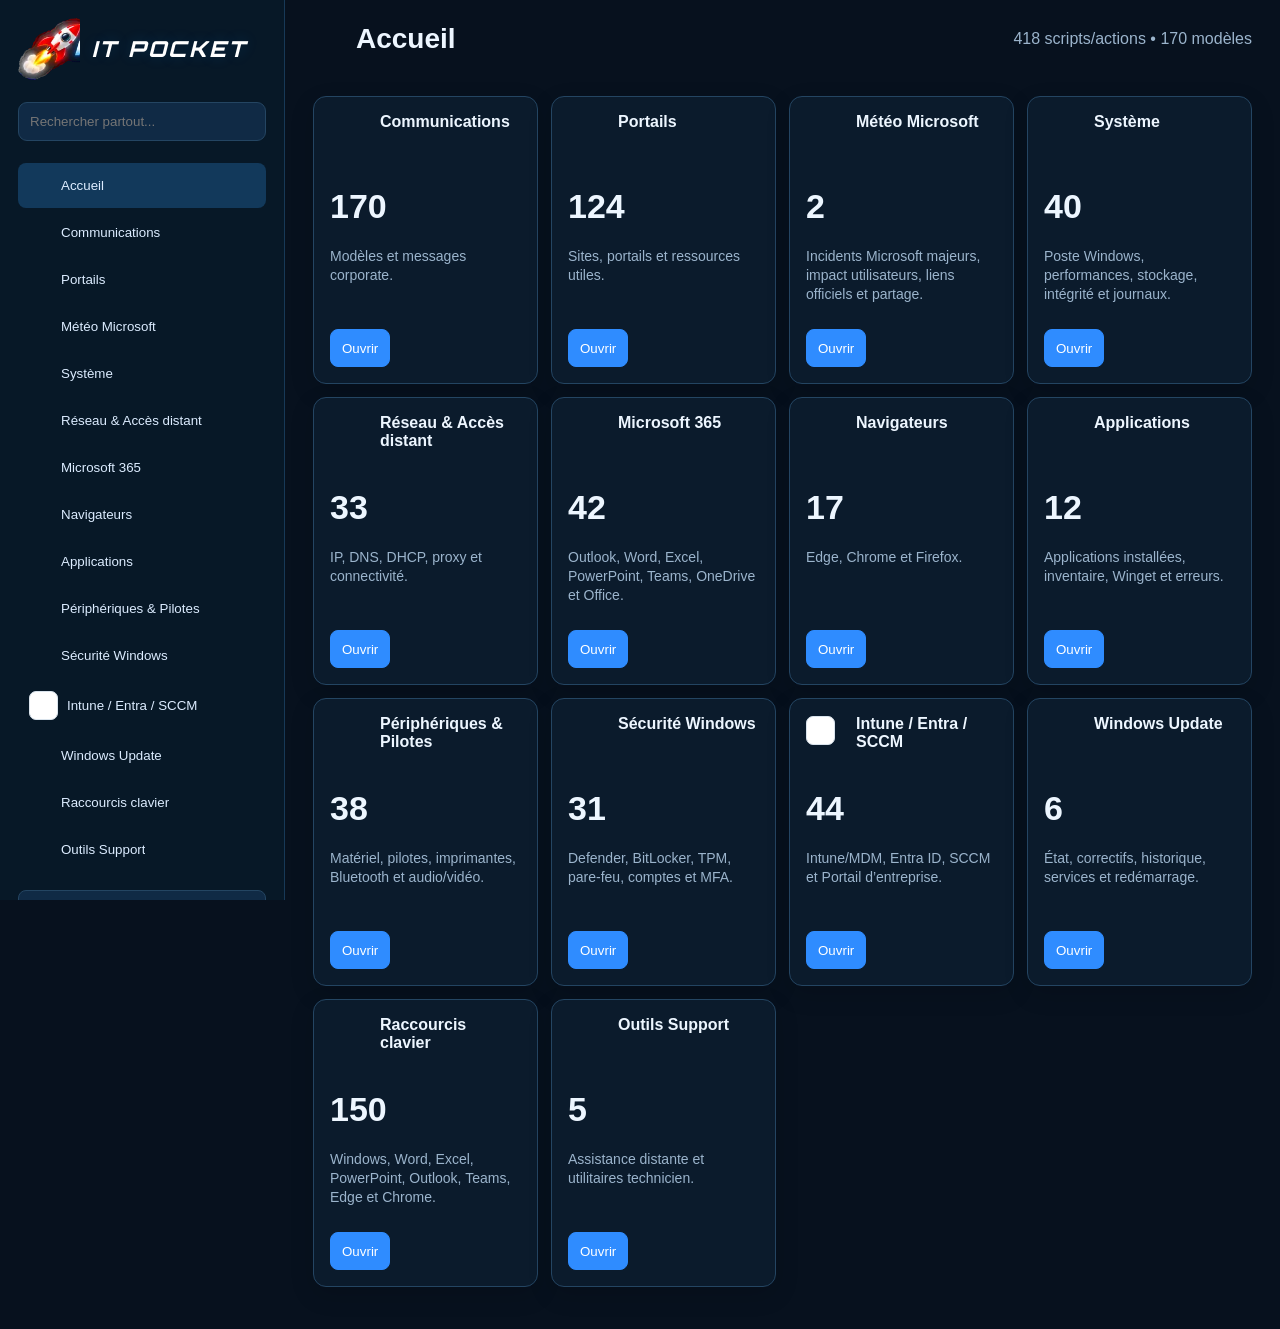
==== index.html @ d593bac3 "chore: bust cache after Communications fix" ====
<!doctype html><html lang="fr"><head><meta charset="utf-8"><meta name="viewport" content="width=device-width,initial-scale=1">
<title>IT Pocket</title><link rel="preconnect" href="https://fonts.googleapis.com"><link rel="preconnect" href="https://fonts.gstatic.com" crossorigin><link href="https://fonts.googleapis.com/css2?family=Orbitron:wght@700;800&display=swap" rel="stylesheet"><link rel="stylesheet" href="style.css?v=20260925-weather-comm-v5-1"><style>.details{margin-top:10px;border:1px solid var(--line);border-radius:9px;overflow:hidden}.details summary{cursor:pointer;padding:9px 10px;background:var(--panel2);font-size:12px;font-weight:600}.details .code{margin:0;border-radius:0;max-height:360px}.scriptfull{max-height:360px}.btn.outlook{background:#0f6cbd;border-color:#0f6cbd;color:white}</style></head>
<body><div id="app">
<aside><div class="brand"><img class="rocketLogo" src="[data-uri]" alt="Fusée IT Pocket"><div class="brandText"><h1>IT POCKET</h1></div></div>
<input id="search" placeholder="Rechercher partout…">
<nav id="nav"></nav><div class="asideBottom"><button id="theme">☀/☾ Thème</button><button id="lang">FR / EN</button></div></aside>
<main><header><div><h2 id="title">Accueil</h2></div><div class="stats" id="stats"></div></header>
<div id="tabs" class="tabs"></div><section id="content"></section></main>
</div><div id="toast"></div><button id="scrollTopBtn" class="scrollTopBtn" onclick="scrollToTopPocket()" aria-label="Remonter en haut">↑</button>
<script src="data.js?v=20260924-0910-i18n-ticket"></script><script src="app.js?v=20260925-comm-fix-v5-2"></script></body></html>
---- style.css ----
:root{--bg:#07111e;--panel:#0d2034;--panel2:#102a45;--text:#edf6ff;--muted:#9bb4cc;--blue:#2f8cff;--red:#e32636;--line:#244562;--card:#0b1b2c}
body.light{--bg:#eef4fa;--panel:#fff;--panel2:#f7fbff;--text:#14283c;--muted:#5c7185;--line:#cbd9e6;--card:#fff}
*{box-sizing:border-box}body{margin:0;font-family:Segoe UI,Arial,sans-serif;background:var(--bg);color:var(--text)}
#app{display:grid;grid-template-columns:285px 1fr;min-height:100vh}aside{background:#071827;border-right:1px solid #173957;padding:18px;position:sticky;top:0;height:100vh;overflow:auto}
.brand b{color:var(--red);letter-spacing:5px}.brand h1{font-size:19px;margin:7px 0 2px;color:white}.brand small{color:#91b5d6}
input,textarea,select{width:100%;background:var(--panel2);border:1px solid var(--line);color: #fff;border-radius:9px;padding:11px}
#search{margin:20px 0}.navbtn{width:100%;text-align:left;border:0;background:transparent;color:#dcecff;padding:11px;border-radius:8px;margin:2px 0;cursor:pointer}.navbtn:hover,.navbtn.active{background:#12395b}
.asideBottom{display:grid;gap:7px;margin-top:18px}button{cursor:pointer}.asideBottom button,.btn{border:1px solid var(--line);background:var(--panel2);color:var(--text);border-radius:8px;padding:9px 11px}
.btn.primary{background:var(--blue);border-color:var(--blue);color:white}.btn.red{background:var(--red);border-color:var(--red);color:white}
main{padding:22px 28px;min-width:0}header{display:flex;justify-content:space-between;gap:15px;align-items:center}header h2{margin:0;font-size:28px}header p{color:var(--muted);margin:5px 0}
.stats{color:var(--muted);text-align:right}.tabs{display:flex;gap:7px;overflow:auto;margin:18px 0;padding-bottom:5px}.tab{white-space:nowrap;border:1px solid var(--line);background:var(--panel);color:var(--text);padding:8px 11px;border-radius:9px}.tab.active{border-color:var(--blue)}
.toolbar{display:flex;gap:8px;flex-wrap:wrap;margin-bottom:15px}.toolbar select{width:auto}.grid{display:grid;grid-template-columns:repeat(auto-fill,minmax(310px,1fr));gap:13px}
.card{background:var(--card);border:1px solid var(--line);border-radius:13px;padding:15px;box-shadow:0 8px 24px #0002}.card h3{font-size:16px;margin:0 0 7px}.meta{font-size:12px;color:var(--muted);margin-bottom:9px}.desc{color:var(--muted);font-size:14px;min-height:38px}.code{white-space:pre-wrap;word-break:break-word;background:#050d16;color:#d7ecff;padding:10px;border-radius:8px;font:12px Consolas,monospace;max-height:180px;overflow:auto}.actions{display:flex;gap:7px;flex-wrap:wrap;margin-top:11px}
.badge{display:inline-block;padding:3px 7px;border-radius:20px;background:#153b5c;color:#bfe0ff;font-size:11px;margin-right:4px}.warn{background:#5a3c10;color:#ffd999}
.editor{display:grid;grid-template-columns:1fr 1fr;gap:10px}.editor .full{grid-column:1/-1}.editor textarea{min-height:260px}
.empty{padding:35px;border:1px dashed var(--line);border-radius:12px;color:var(--muted);text-align:center}#toast{position:fixed;right:18px;bottom:18px;background:#142d43;color:white;padding:12px 16px;border-radius:9px;opacity:0;transition:.2s;pointer-events:none}#toast.show{opacity:1}
@media(max-width:800px){#app{grid-template-columns:1fr}aside{position:relative;height:auto}.brand h1{font-size:17px}nav{display:flex;overflow:auto;gap:5px}.navbtn{min-width:max-content}main{padding:16px}header{align-items:flex-start}.stats{font-size:12px}.grid{grid-template-columns:1fr}.editor{grid-template-columns:1fr}.editor .full{grid-column:auto}}


/* IT Pocket compact cards */
.compact-card{display:flex;flex-direction:column;min-height:205px}
.compact-card .desc{min-height:auto;margin:3px 0 12px;line-height:1.45}
.card-badges{min-height:24px;margin-top:auto}
.compact-actions{align-items:flex-start;margin-top:12px}
.more{display:inline-block;position:relative}
.more>summary{list-style:none;user-select:none}
.more>summary::-webkit-details-marker{display:none}
.more[open]>summary{border-color:var(--blue);box-shadow:0 0 0 1px var(--blue) inset}
.morebox{margin-top:9px;padding:11px;border:1px solid var(--line);border-radius:10px;background:var(--panel2);min-width:min(560px,70vw)}
.more-label{font-size:11px;text-transform:uppercase;letter-spacing:.06em;color:var(--muted);margin:3px 0 7px;font-weight:700}
.more-text{font-size:13px;line-height:1.5;color:var(--text);margin-bottom:10px}
.morebox .code{margin:0;max-height:300px}
.meta-inline{font-size:12px;color:var(--muted);align-self:center}
.slimbar{align-items:center;margin-bottom:12px}
@media(max-width:800px){.compact-card{min-height:auto}.morebox{min-width:0;width:calc(100vw - 70px)}}

.tutorial-steps{margin:0 0 14px;padding-left:22px;color:var(--text);font-size:13px;line-height:1.55}
.tutorial-steps li{margin:5px 0;padding-left:2px}

/* FIX layout Voir plus : aucun chevauchement entre cartes */
.compact-card{min-width:0;overflow:hidden}
.compact-actions{
  display:grid;
  grid-template-columns:max-content max-content;
  gap:8px;
  align-items:start;
  width:100%;
}
.compact-actions>.btn{grid-column:1}
.more{
  display:block;
  grid-column:2;
  min-width:0;
  max-width:100%;
  position:static;
}
.more[open]{
  grid-column:1 / -1;
  width:100%;
  max-width:100%;
}
.more>summary{
  width:max-content;
  max-width:100%;
}
.morebox{
  width:100%;
  min-width:0;
  max-width:100%;
  margin-top:9px;
  overflow:hidden;
}
.morebox .code,
.scriptfull{
  width:100%;
  max-width:100%;
  min-width:0;
  white-space:pre-wrap;
  overflow-wrap:anywhere;
  word-break:break-word;
  overflow:auto;
}
.tutorial-steps{
  width:100%;
  max-width:100%;
  overflow-wrap:anywhere;
}
@media(max-width:800px){
  .compact-actions{grid-template-columns:max-content max-content}
  .morebox{width:100%;min-width:0;max-width:100%}
}

/* Inline detail: stays inside its own card */
.inline-detail{
  display:none;
  width:100%;
  min-width:0;
  max-width:100%;
  margin-top:12px;
  padding-top:12px;
  border-top:1px solid var(--line);
  overflow:hidden;
}
.inline-detail.open{display:block}
.inline-detail .code{
  width:100%;
  max-width:100%;
  min-width:0;
  white-space:pre-wrap;
  overflow-wrap:anywhere;
  word-break:break-word;
  overflow:auto;
}
.compact-actions{
  display:flex;
  flex-wrap:wrap;
  gap:8px;
  width:100%;
}
.compact-card{
  min-width:0;
  overflow:hidden;
  align-self:start;
}


/* Mobile pocket-tool additions */
.home-summary{
  display:grid;
  grid-template-columns:repeat(auto-fit,minmax(220px,1fr));
  gap:13px;
  margin-bottom:20px;
}
.home-kpi{min-height:190px}
.big-number{
  font-size:34px;
  font-weight:800;
  line-height:1;
  margin:8px 0 10px;
  color:var(--text);
}
.section-title{
  margin:20px 0 10px;
  font-size:14px;
  font-weight:700;
  color:var(--text);
}
.category-cloud{
  display:flex;
  flex-wrap:wrap;
  gap:8px;
  margin-bottom:18px;
}
.category-chip span{
  display:inline-block;
  margin-left:5px;
  padding:1px 6px;
  border-radius:10px;
  background:var(--panel);
  color:var(--muted);
  font-size:11px;
}
.category-scroll{
  display:flex;
  gap:7px;
  overflow-x:auto;
  padding:0 0 10px;
  margin-bottom:4px;
  -webkit-overflow-scrolling:touch;
}
.category-scroll .btn{flex:0 0 auto;white-space:nowrap}
@media(max-width:800px){
  .home-summary{grid-template-columns:1fr 1fr}
  .home-kpi{min-height:160px}
  .big-number{font-size:28px}
}



/* Simple thematic filters */
.type-filter{
  display:flex;
  gap:7px;
  overflow-x:auto;
  padding:0 0 10px;
  margin-bottom:4px;
  -webkit-overflow-scrolling:touch;
}
.type-filter .btn{flex:0 0 auto;white-space:nowrap}
.type-diagnostic{background:#153b5c;color:#bfe0ff}
.type-information{background:var(--panel2);color:var(--muted)}
.type-action{background:#4b2f12;color:#ffd999}
.compact-card>.badge{align-self:flex-start;margin-bottom:8px}

/* Minimal IT Pocket shell */
.brand{padding-bottom:2px}
.brand h1{margin:7px 0 0;letter-spacing:.04em}
header{margin-bottom:4px}
@media(max-width:800px){
  .brand{display:flex;align-items:center;gap:10px}
  .brand h1{margin:0;font-size:18px}
  #search{margin:14px 0}
}

@media(max-width:800px){
  }


/* IT Pocket branding */
.brand{
  display:flex;
  align-items:center;
  gap:12px;
}
.rocketLogo{
  width:62px;
  height:62px;
  object-fit:contain;
  border:0;
  border-radius:0;
  background:transparent;
  padding:0;
  box-shadow:none;
  flex:0 0 auto;
}
.brandText{min-width:0}
.brand h1{
  margin:0;
  font-family:"Orbitron","Segoe UI Variable Display","Aptos Display","Segoe UI",sans-serif;
  font-size:22px;
  font-weight:800;
  letter-spacing:.11em;
  line-height:1;
  text-transform:uppercase;
  font-style:italic;
  color:var(--text);
  text-shadow:0 0 14px rgba(26,137,255,.18);
}
@media(max-width:800px){
  .brand{gap:9px}
  .rocketLogo{width:48px;height:48px}
  .brand h1{font-size:18px;letter-spacing:.09em}
}

.scrollTopBtn{
  position:fixed;
  right:18px;
  bottom:22px;
  width:48px;
  height:48px;
  border:0;
  border-radius:50%;
  background:var(--accent,#2f8cff);
  color:#fff;
  font-size:26px;
  font-weight:800;
  line-height:1;
  display:flex;
  align-items:center;
  justify-content:center;
  box-shadow:0 8px 24px rgba(0,0,0,.28);
  opacity:0;
  visibility:hidden;
  transform:translateY(10px);
  transition:.18s ease;
  z-index:9999;
  cursor:pointer;
}
.scrollTopBtn.show{
  opacity:1;
  visibility:visible;
  transform:translateY(0);
}
.all-menu-home .home-kpi{
  min-height:205px;
}
@media(max-width:800px){
  .scrollTopBtn{right:14px;bottom:18px;width:46px;height:46px;font-size:24px}
  .all-menu-home{grid-template-columns:1fr 1fr}
  .all-menu-home .home-kpi{min-height:190px}
}

body.light .brand h1,
body:not(.light) .brand h1{
  color:#fff !important;
}

/* Compact template navigation */
.template-preview-collapsed{
  display:none;
  margin-top:12px;
}
.template-preview-collapsed.open{
  display:block;
}
.template-actions{
  margin-top:12px;
}
.template-card{
  min-width:0;
  align-self:start;
}
@media(max-width:800px){
  .template-actions{
    display:flex;
    flex-wrap:wrap;
    gap:8px;
  }
}

/* Template card content - theme aware */
.template-preview{
  border:1px solid #1f3a57;
  border-radius:12px;
  padding:14px;
  background:#071a2d;
  color:#f4f8ff;
  line-height:1.5;
  word-break:break-word;
  overflow-wrap:anywhere;
  box-shadow:inset 0 0 0 1px rgba(255,255,255,.015);
}
.template-preview .tpl-line{margin:0 0 8px}
.template-preview .tpl-title{font-weight:700;color:#fff}
.template-preview .tpl-space{height:8px}
.template-subject{
  margin-top:10px;
  padding:9px 11px;
  border:1px solid #1f3a57;
  border-radius:10px;
  background:#0b2238;
  color:#dcecff;
  font-size:12px;
}
.template-subject span{
  display:inline-block;
  margin-right:7px;
  font-weight:700;
  color:#8fc5ff;
}
body.light .template-preview{
  background:#f7f9fc;
  color:#162234;
  border-color:#d7e0ea;
  box-shadow:none;
}
body.light .template-preview .tpl-title{color:#0f1d2d}
body.light .template-subject{
  background:#eef3f8;
  color:#172435;
  border-color:#d7e0ea;
}
body.light .template-subject span{color:#276fb7}

/* Template readability v2 */
.template-card h3{
  display:flex;
  align-items:flex-start;
  gap:6px;
  line-height:1.3;
}
.template-emoji{
  flex:0 0 auto;
  font-size:16px;
}
.template-preview{
  font-size:14px;
  line-height:1.62;
}
.tpl-line{
  margin:0 0 9px;
}
.tpl-greeting{
  font-weight:700;
  margin-bottom:12px;
}
.tpl-closing{
  margin-top:12px;
  font-weight:600;
}
.tpl-object{
  font-weight:700;
  padding-bottom:9px;
  margin-bottom:11px;
  border-bottom:1px solid rgba(143,197,255,.18);
}
.tpl-step{
  position:relative;
  padding:7px 9px 7px 34px;
  margin:5px 0;
  border-radius:8px;
  background:rgba(47,140,255,.07);
}
.tpl-step:before{
  content:"";
  position:absolute;
  left:14px;
  top:50%;
  width:7px;
  height:7px;
  border-radius:50%;
  transform:translateY(-50%);
  background:#4d9cff;
}
.tpl-bullet{
  position:relative;
  padding-left:18px;
  margin:5px 0;
}
.tpl-bullet:before{
  content:"•";
  position:absolute;
  left:3px;
  top:0;
  font-weight:800;
  color:#77b8ff;
}
.tpl-callout{
  display:flex;
  gap:9px;
  align-items:flex-start;
  margin:10px 0;
  padding:10px 11px;
  border:1px solid rgba(255,188,71,.23);
  border-radius:9px;
  background:rgba(255,174,51,.08);
}
.tpl-callout-icon{
  flex:0 0 auto;
  line-height:1.4;
}
.tpl-link{
  color:#72b7ff;
  text-decoration:none;
  overflow-wrap:anywhere;
}
.tpl-link:hover{text-decoration:underline}
.tpl-media{
  margin:12px 0;
}
.tpl-image-link{
  display:block;
}
.tpl-image{
  display:block;
  width:100%;
  max-width:520px;
  max-height:320px;
  object-fit:contain;
  border-radius:10px;
  border:1px solid #274966;
  background:#06111d;
}
body.light .tpl-object{
  border-bottom-color:#d7e0ea;
}
body.light .tpl-step{
  background:#edf5ff;
}
body.light .tpl-step:before{
  background:#337fce;
}
body.light .tpl-bullet:before,
body.light .tpl-link{
  color:#246fb7;
}
body.light .tpl-callout{
  background:#fff7e8;
  border-color:#efcf91;
}
body.light .tpl-image{
  border-color:#d7e0ea;
  background:#fff;
}
@media(max-width:800px){
  .template-preview{
    font-size:14px;
    line-height:1.58;
  }
  .tpl-step{
    padding-left:31px;
  }
}

/* Ticket reference */
.ticket-ref-label{
  display:flex;
  align-items:center;
  gap:8px;
  padding:7px 10px;
  border:1px solid var(--line);
  background:var(--panel2);
  border-radius:8px;
  color:var(--text);
  font-size:12px;
  font-weight:700;
}
.ticket-ref-input{
  width:145px;
  min-width:110px;
  padding:6px 8px;
  margin:0;
  border-radius:6px;
  font-size:13px;
}
@media(max-width:800px){
  .ticket-ref-label{width:100%;justify-content:space-between}
  .ticket-ref-input{width:min(55vw,190px)}
}


/* === IT Pocket iconography v1 === */
.navbtn{
  display:flex;
  align-items:center;
  gap:10px;
}
.itp-tech-title{
  display:inline-flex;
  align-items:center;
  gap:9px;
  min-width:0;
}
.itp-nav-title{width:100%}
.itp-nav-title>span:last-child{overflow:hidden;text-overflow:ellipsis;white-space:nowrap}
.itp-glyph{
  font-family:"Segoe Fluent Icons","Segoe MDL2 Assets","Segoe UI Symbol",sans-serif;
  display:inline-flex;
  align-items:center;
  justify-content:center;
  width:24px;
  height:24px;
  flex:0 0 24px;
  font-size:19px;
  line-height:1;
  color:#8fc5ff;
  font-style:normal;
  font-weight:400;
}
.itp-icon-home{
  width:38px;
  height:38px;
  flex-basis:38px;
  font-size:29px;
}
.itp-icon-header{
  width:34px;
  height:34px;
  flex-basis:34px;
  font-size:25px;
}
.itp-icon-card{
  width:26px;
  height:26px;
  flex-basis:26px;
  font-size:20px;
}
.itp-brand-wrap{
  width:28px;
  height:28px;
  flex:0 0 28px;
  display:inline-flex;
  align-items:center;
  justify-content:center;
  border-radius:7px;
  padding:4px;
  background:#f8fbff;
  border:1px solid rgba(255,255,255,.16);
  box-shadow:0 2px 8px rgba(0,0,0,.16);
  vertical-align:middle;
}
.itp-brand-logo{
  display:block;
  width:20px;
  height:20px;
  object-fit:contain;
}
.itp-brand-fallback{
  display:none;
  align-items:center;
  justify-content:center;
  width:20px;
  height:20px;
  font-family:"Segoe Fluent Icons","Segoe MDL2 Assets","Segoe UI Symbol",sans-serif;
  color:#245f96;
  font-size:18px;
}
.itp-card-title{
  display:flex;
  align-items:flex-start;
  gap:10px;
  line-height:1.3;
}
.itp-card-title>span:last-child{
  min-width:0;
  overflow-wrap:anywhere;
}
.tech-section-title{
  display:flex;
  align-items:center;
  gap:9px;
  min-height:38px;
  padding:8px 10px;
  border:1px solid var(--line);
  border-radius:10px;
  background:var(--panel);
}
.tech-section-title .tech-count{
  margin-left:auto;
  min-width:25px;
  height:22px;
  padding:0 7px;
  display:inline-flex;
  align-items:center;
  justify-content:center;
  border-radius:999px;
  background:var(--panel2);
  color:var(--muted);
  font-size:11px;
  font-weight:700;
}
.itp-home-card{
  display:flex;
  flex-direction:column;
  align-items:flex-start;
}
.itp-home-heading{
  display:flex;
  align-items:center;
  gap:11px;
  width:100%;
  min-height:42px;
}
.itp-home-heading h3{
  margin:0;
  line-height:1.2;
}
.itp-home-card .big-number{margin-top:13px}
#title{
  display:flex;
  align-items:center;
  gap:10px;
}
#title .itp-brand-wrap{
  width:34px;
  height:34px;
  flex-basis:34px;
}
#title .itp-brand-logo{width:25px;height:25px}
.tab{
  display:inline-flex;
  align-items:center;
  gap:6px;
}
.tab .itp-brand-wrap{
  width:23px;
  height:23px;
  flex-basis:23px;
  padding:3px;
}
.tab .itp-brand-logo{width:17px;height:17px}
.tab .itp-glyph{width:21px;height:21px;flex-basis:21px;font-size:17px}
.tab-close{margin-left:2px}
.portal-tech-filters .itp-tech-filter{
  display:inline-flex;
  align-items:center;
  gap:7px;
}
.portal-tech-filters .itp-brand-wrap{
  width:23px;
  height:23px;
  flex-basis:23px;
  padding:3px;
}
.portal-tech-filters .itp-brand-logo{width:17px;height:17px}
.portal-tech-filters .itp-glyph{width:21px;height:21px;flex-basis:21px;font-size:17px}
.itp-action-card,
.itp-portal-card{
  transition:border-color .15s ease,transform .15s ease,box-shadow .15s ease;
}
.itp-action-card:hover,
.itp-portal-card:hover{
  border-color:#37678f;
  box-shadow:0 10px 28px rgba(0,0,0,.2);
}
body.light .itp-glyph{color:#246fb7}
body.light .itp-brand-wrap{
  background:#fff;
  border-color:#d7e0ea;
  box-shadow:0 2px 7px rgba(16,42,69,.08);
}
body.light .tech-section-title{background:#f7fbff}
body.light .itp-action-card:hover,
body.light .itp-portal-card:hover{border-color:#8eb5d8}
@media(max-width:800px){
  .itp-brand-wrap{width:27px;height:27px;flex-basis:27px}
  .itp-card-title{gap:8px}
  .tech-section-title{position:sticky;top:0;z-index:4}
  #title{font-size:24px}
}
/* === /IT Pocket iconography v1 === */


/* === IT Pocket cross-platform SVG icon fix 2026-09-24 === */
.itp-svg-icon{
  display:inline-flex;
  align-items:center;
  justify-content:center;
  width:24px;
  height:24px;
  flex:0 0 24px;
  color:#2f8cff;
  vertical-align:middle;
}
.itp-svg-icon svg{display:block;width:100%;height:100%;overflow:visible}
.itp-svg-icon.itp-icon-home{width:38px;height:38px;flex-basis:38px}
.itp-svg-icon.itp-icon-header{width:34px;height:34px;flex-basis:34px}
.itp-svg-icon.itp-icon-card{width:26px;height:26px;flex-basis:26px}
.itp-brand-fallback{
  font-family:"Segoe UI",Arial,sans-serif !important;
  font-size:11px !important;
  font-weight:800;
  letter-spacing:-.03em;
  color:#245f96;
  line-height:1;
}
body.light .itp-svg-icon{color:#1f6fb2}
.navbtn .itp-svg-icon{color:#7dbdff}
.navbtn.active .itp-svg-icon{color:#fff}
@media(max-width:800px){
  .itp-svg-icon.itp-icon-home{width:34px;height:34px;flex-basis:34px}
  .itp-svg-icon.itp-icon-header{width:32px;height:32px;flex-basis:32px}
}
/* === /IT Pocket cross-platform SVG icon fix 2026-09-24 === */


/* === IT Pocket accordion navigation v1 === */
/* Compact navigation restored */
.itp-nav-node{display:contents}
.itp-nav-chevron,.itp-subnav-wrap,.itp-tree-intro,.itp-topic-grid{display:none!important}
.itp-theme-head{
 display:flex;align-items:center;gap:8px;margin:4px 0 12px;
 color:var(--text)
}
.itp-theme-head strong{font-size:15px}
.itp-theme-head span{font-size:11px;color:var(--muted);margin-left:auto}
.itp-theme-grid{
 display:grid;
 grid-template-columns:repeat(auto-fill,minmax(220px,1fr));
 gap:10px;
}
.itp-theme-card{
 min-height:66px;
 display:grid;
 grid-template-columns:32px minmax(0,1fr) 18px;
 align-items:center;
 gap:10px;
 border:1px solid var(--line);
 border-radius:12px;
 padding:10px 11px;
 background:var(--card);
 color:var(--text);
 text-align:left;
 box-shadow:0 3px 12px #0001;
}
.itp-theme-card:hover{border-color:#47789e}
.itp-theme-copy{display:flex;flex-direction:column;gap:3px;min-width:0}
.itp-theme-copy strong{font-size:13px;line-height:1.2}
.itp-theme-copy small{font-size:10px;color:var(--muted)}
.itp-theme-arrow{font-size:23px;color:#6faee6;text-align:right}
.itp-theme-letter{
 width:28px;height:28px;border-radius:7px;
 display:inline-flex;align-items:center;justify-content:center;
 background:var(--mark,#2f8cff);color:#fff;
 font-size:11px;font-weight:800;line-height:1;
 box-shadow:none;
}
.itp-theme-toolbar{
 display:flex;align-items:center;gap:10px;flex-wrap:wrap;margin:0 0 13px;
}
.itp-theme-current{
 display:inline-flex;align-items:center;gap:8px;
 min-height:36px;padding:4px 9px;border:1px solid var(--line);
 border-radius:9px;background:var(--panel);
}
.itp-theme-current strong{font-size:12px}
.itp-theme-current small{
 min-width:21px;text-align:center;border-radius:999px;
 padding:2px 6px;background:var(--panel2);color:var(--muted);font-size:10px
}
.itp-back-themes{font-weight:700}
.portal-text-filters .btn{display:inline-flex;align-items:center}
body.light .itp-theme-current{background:#f7fbff}
@media(max-width:800px){
 nav{
   display:flex!important;
   overflow-x:auto!important;
   overflow-y:hidden!important;
   gap:5px!important;
   -webkit-overflow-scrolling:touch;
   padding-bottom:3px;
 }
 .navbtn{
   width:auto!important;
   min-width:max-content!important;
   margin:0!important;
   padding:10px 11px!important;
 }
 .itp-nav-title{width:auto!important}
 .itp-theme-grid{
   grid-template-columns:1fr 1fr;
   gap:8px;
 }
 .itp-theme-card{min-height:64px;padding:9px}
 .itp-theme-copy strong{font-size:12px}
}
@media(max-width:360px){
 .itp-theme-grid{grid-template-columns:1fr}
}
/* === /IT Pocket accordion navigation v1 === */


/* === IT Pocket hierarchy v2 === */
/* superseded by compact theme navigation v3 */
/* === /IT Pocket hierarchy v2 === */


/* === IT Pocket official icons v2 === */
.itp-official-icon{
 display:inline-flex;
 width:26px;height:26px;flex:0 0 26px;
 background:currentColor;
 -webkit-mask-image:var(--itp-icon);
 mask-image:var(--itp-icon);
 -webkit-mask-repeat:no-repeat;mask-repeat:no-repeat;
 -webkit-mask-position:center;mask-position:center;
 -webkit-mask-size:contain;mask-size:contain;
 color:#78b9f4;
 vertical-align:middle;
}
.itp-official-icon.itp-icon-nav{width:23px;height:23px;flex-basis:23px}
.itp-official-icon.itp-icon-home{width:38px;height:38px;flex-basis:38px}
.itp-official-icon.itp-icon-header{width:33px;height:33px;flex-basis:33px}
.itp-official-icon.itp-icon-card{width:27px;height:27px;flex-basis:27px}
.itp-official-icon.itp-icon-mini{width:18px;height:18px;flex-basis:18px}
.itp-product-icon{
 display:inline-flex;align-items:center;justify-content:center;
 width:29px;height:29px;flex:0 0 29px;
 vertical-align:middle;
}
.itp-product-icon img{width:27px;height:27px;display:block;object-fit:contain}
.itp-product-icon.itp-icon-card{width:29px;height:29px;flex-basis:29px}
.itp-site-logo{
 width:34px;height:34px;flex:0 0 34px;
 display:inline-flex;align-items:center;justify-content:center;
 border-radius:8px;background:#fff;border:1px solid #dbe5ee;
 overflow:hidden;padding:4px;
}
.itp-site-logo>img{width:25px;height:25px;object-fit:contain;display:block}
.itp-site-logo-fallback{display:none;align-items:center;justify-content:center}
.itp-site-logo-fallback .itp-official-icon{color:#3379b6}
.itp-card-title{
 display:flex!important;align-items:center!important;gap:10px!important;
}
.itp-section-icon-title{
 display:flex;align-items:center;gap:9px;
}
.itp-icon-btn,.itp-comm-filters .btn{
 display:inline-flex!important;align-items:center;gap:7px;
}
.itp-comm-filters .itp-product-icon,.itp-comm-filters .itp-official-icon{
 width:18px;height:18px;flex-basis:18px;
}
.navbtn .itp-official-icon{color:#8bc8ff}
.navbtn.active .itp-official-icon{color:#fff}
.itp-theme-card .itp-official-icon{color:#66abe7}
.itp-theme-current .itp-official-icon{color:#66abe7}
.itp-theme-card .itp-product-icon img,.itp-theme-current .itp-product-icon img{width:28px;height:28px}
body.light .itp-official-icon{color:#246eac}
body.light .navbtn.active .itp-official-icon{color:#fff}
body.light .itp-site-logo{background:#fff;border-color:#d6e0e8}
@media(max-width:800px){
 .itp-site-logo{width:32px;height:32px;flex-basis:32px}
 .itp-site-logo>img{width:24px;height:24px}
}
/* === /IT Pocket official icons v2 === */


/* === IT Pocket support expansion v4 === */
.itp-remote-product{background:#fff;border:1px solid #d9e3ec;border-radius:7px;padding:3px}
.itp-remote-product img{width:23px;height:23px;object-fit:contain;display:block}
.itp-remote-fallback{display:none;align-items:center;justify-content:center}
.itp-type-badge{display:inline-flex;align-items:center;gap:5px}
.itp-type-badge .itp-official-icon.itp-icon-tiny{width:14px;height:14px;flex-basis:14px}
@media(max-width:800px){
 nav .navbtn{
   min-width:180px!important;
   min-height:56px!important;
   display:flex!important;
   align-items:center!important;
 }
 nav .itp-tech-title{width:100%!important}
 .home-kpi{min-height:190px!important}
 .all-menu-home .home-kpi{min-height:190px!important}
}
body.light .itp-remote-product{background:#fff;border-color:#d7e0ea}
/* === /IT Pocket support expansion v4 === */


/* === IT Pocket shortcut compact cards v4.2 === */
.itp-shortcut-intro{
 display:flex;
 align-items:center;
 gap:9px;
 margin:0 0 12px;
 padding:10px 12px;
 border:1px solid var(--line);
 border-radius:10px;
 background:var(--panel);
 color:var(--muted);
 font-size:12px;
}
.itp-shortcut-card{
 min-height:0!important;
 padding:13px 14px!important;
}
.itp-shortcut-card h3{
 margin:0 0 7px!important;
 font-size:15px!important;
}
.itp-shortcut-desc{
 margin:0 0 12px;
 color:var(--muted);
 font-size:13px;
 line-height:1.4;
 min-height:0;
}
.itp-shortcut-combo-row{
 display:flex;
 align-items:center;
 gap:8px;
 justify-content:space-between;
}
.itp-shortcut-combo{
 display:inline-flex;
 align-items:center;
 min-height:34px;
 padding:7px 10px;
 border:1px solid var(--line);
 border-radius:8px;
 background:var(--panel2);
 color:var(--text);
 font-family:"SFMono-Regular",Consolas,"Liberation Mono",monospace;
 font-size:12px;
 font-weight:700;
}
.itp-shortcut-copy{
 flex:0 0 auto;
 padding:7px 10px!important;
}
body.light .itp-shortcut-intro{background:#f7fbff}
@media(max-width:800px){
 .itp-shortcut-grid{grid-template-columns:1fr 1fr!important}
 .itp-shortcut-card{padding:12px!important}
 .itp-shortcut-combo-row{align-items:flex-start}
}
@media(max-width:520px){
 .itp-shortcut-grid{grid-template-columns:1fr!important}
}
/* === /IT Pocket shortcut compact cards v4.2 === */


/* === IT Pocket home alignment v4.6 === */
.itp-home-card{
 display:flex!important;
 flex-direction:column!important;
 height:100%;
}
.itp-home-heading{
 min-height:52px!important;
 align-items:flex-start!important;
}
.itp-home-heading h3{
 min-height:38px;
 display:flex;
 align-items:flex-start;
}
.itp-home-card .big-number{
 margin-top:8px!important;
}
.itp-home-card .desc{
 min-height:58px;
 margin-bottom:14px;
}
.itp-home-card>.btn{
 margin-top:auto;
 align-self:flex-start;
}
@media(max-width:800px){
 .all-menu-home{align-items:stretch}
 .all-menu-home .home-kpi{min-height:220px!important}
 .itp-home-heading{min-height:58px!important}
 .itp-home-heading h3{
   min-height:44px;
   font-size:15px;
   line-height:1.2;
 }
 .itp-home-card .desc{
   min-height:72px;
   font-size:12px;
   line-height:1.35;
 }
}
/* === /IT Pocket home alignment v4.6 === */


/* === IT Pocket home equal cards v4.7 === */
/* Accueil : même géométrie pour chaque carte, quelle que soit la longueur du titre */
.all-menu-home{
  align-items:stretch !important;
  grid-auto-rows:1fr;
}

.all-menu-home .itp-home-card{
  display:grid !important;
  grid-template-rows:72px 54px minmax(86px,1fr) 42px;
  height:100% !important;
  min-height:286px !important;
  padding:16px !important;
  align-content:stretch;
}

.all-menu-home .itp-home-heading{
  display:grid !important;
  grid-template-columns:40px minmax(0,1fr);
  align-items:start !important;
  gap:10px;
  min-height:0 !important;
  height:72px;
  overflow:hidden;
}

.all-menu-home .itp-home-heading > .itp-official-icon,
.all-menu-home .itp-home-heading > .itp-product-icon,
.all-menu-home .itp-home-heading > .itp-brand-wrap{
  margin-top:1px;
}

.all-menu-home .itp-home-heading h3{
  min-height:0 !important;
  height:auto !important;
  margin:0 !important;
  align-self:start;
  line-height:1.14 !important;
  display:-webkit-box !important;
  -webkit-box-orient:vertical;
  -webkit-line-clamp:3;
  overflow:hidden;
}

.all-menu-home .big-number{
  display:flex;
  align-items:flex-start;
  margin:0 !important;
  padding-top:4px;
  min-height:0 !important;
}

.all-menu-home .itp-home-card .desc{
  min-height:0 !important;
  height:auto !important;
  margin:0 !important;
  padding:8px 0 10px;
  line-height:1.35;
  overflow:hidden;
  display:-webkit-box;
  -webkit-box-orient:vertical;
  -webkit-line-clamp:4;
}

.all-menu-home .itp-home-card > .btn{
  margin:0 !important;
  align-self:end !important;
  justify-self:start;
  min-height:38px;
}

@media(max-width:800px){
  .all-menu-home{
    grid-template-columns:repeat(2,minmax(0,1fr)) !important;
    gap:14px !important;
  }

  .all-menu-home .itp-home-card{
    grid-template-rows:80px 54px minmax(96px,1fr) 42px;
    min-height:310px !important;
    padding:14px !important;
  }

  .all-menu-home .itp-home-heading{
    grid-template-columns:38px minmax(0,1fr);
    height:80px;
    gap:9px;
  }

  .all-menu-home .itp-home-heading h3{
    font-size:15px !important;
    line-height:1.16 !important;
    -webkit-line-clamp:3;
  }

  .all-menu-home .big-number{
    font-size:29px !important;
  }

  .all-menu-home .itp-home-card .desc{
    font-size:12px !important;
    line-height:1.35 !important;
    -webkit-line-clamp:5;
  }

  .all-menu-home .itp-home-card > .btn{
    min-width:74px;
  }
}

@media(max-width:390px){
  .all-menu-home .itp-home-card{
    grid-template-rows:86px 52px minmax(100px,1fr) 42px;
    min-height:320px !important;
    padding:12px !important;
  }
  .all-menu-home .itp-home-heading{height:86px}
}
/* === /IT Pocket home equal cards v4.7 === */


/* === IT Pocket mobile nav + communications collapse v4.8 === */
.itp-template-summary{
  margin:9px 0 2px;
  color:var(--muted);
  font-size:13px;
  line-height:1.45;
}
.template-preview-collapsed{
  display:none !important;
}
.template-preview-collapsed.open{
  display:block !important;
  margin-top:12px;
}
.template-card .template-actions{
  margin-top:12px;
}
@media(max-width:800px){
  nav{
    gap:7px !important;
  }
  nav .navbtn{
    flex:0 0 auto !important;
    width:auto !important;
    min-width:142px !important;
    max-width:220px !important;
    min-height:50px !important;
    padding:9px 12px !important;
    justify-content:flex-start !important;
  }
  nav .itp-tech-title{
    width:auto !important;
    max-width:100%;
    gap:8px !important;
  }
  nav .itp-nav-title>span:last-child{
    max-width:168px;
    overflow:hidden;
    text-overflow:ellipsis;
    white-space:nowrap;
  }
  nav .navbtn .itp-official-icon.itp-icon-nav{
    width:22px;
    height:22px;
    flex-basis:22px;
  }
}
/* === /IT Pocket mobile nav + communications collapse v4.8 === */


/* === IT Pocket layout polish v4.8 === */

/* Communications : aucun aperçu dans la carte tant que Voir plus n'est pas demandé */
.itp-template-card{
  min-width:0;
  align-self:start;
}
.itp-template-card .template-preview{
  margin-top:0;
}
.itp-template-full{
  display:none;
  width:100%;
  margin-top:12px;
  padding-top:12px;
  border-top:1px solid var(--line);
}
.itp-template-full.open{display:block}
.itp-template-card .template-actions{
  margin-top:12px;
}

/* Accueil : titres jamais coupés + lignes parfaitement alignées */
.all-menu-home .itp-home-card{
  overflow:visible !important;
}
.all-menu-home .itp-home-heading{
  overflow:visible !important;
}
.all-menu-home .itp-home-heading h3{
  overflow:visible !important;
  text-overflow:clip !important;
  white-space:normal !important;
  word-break:normal !important;
  overflow-wrap:anywhere !important;
  -webkit-line-clamp:unset !important;
}

/* Menu mobile : aucun bouton anormalement large */
@media(max-width:800px){
  nav{
    display:flex !important;
    gap:6px !important;
    overflow-x:auto !important;
    align-items:stretch;
  }
  nav .navbtn{
    min-width:auto !important;
    width:auto !important;
    min-height:52px !important;
    padding:9px 12px !important;
    flex:0 0 auto;
  }
  nav .itp-tech-title{
    width:auto !important;
    min-width:0;
  }

  .all-menu-home .itp-home-card{
    grid-template-rows:78px 54px minmax(96px,1fr) 42px !important;
    min-height:306px !important;
  }
  .all-menu-home .itp-home-heading{
    grid-template-columns:32px minmax(0,1fr) !important;
    gap:8px !important;
    height:78px !important;
  }
  .all-menu-home .itp-home-heading .itp-icon-home,
  .all-menu-home .itp-home-heading .itp-official-icon.itp-icon-home{
    width:32px !important;
    height:32px !important;
    flex-basis:32px !important;
  }
  .all-menu-home .itp-home-heading h3{
    min-height:0 !important;
    font-size:14px !important;
    line-height:1.16 !important;
    letter-spacing:0 !important;
  }
  .all-menu-home .big-number{
    font-size:29px !important;
  }
  .all-menu-home .itp-home-card .desc{
    min-height:0 !important;
    font-size:12px !important;
    line-height:1.35 !important;
  }
  .all-menu-home .itp-home-card > .btn{
    min-width:74px;
    min-height:38px;
  }
}

@media(max-width:390px){
  .all-menu-home .itp-home-heading h3{
    font-size:13px !important;
  }
}
/* === /IT Pocket layout polish v4.8 === */


/* === IT Pocket mobile nav equal buttons v5.0 === */
@media(max-width:800px){
  nav{
    display:grid !important;
    grid-auto-flow:column;
    grid-auto-columns:178px;
    gap:8px !important;
    overflow-x:auto !important;
    overflow-y:hidden !important;
    align-items:stretch;
    padding-bottom:4px;
    -webkit-overflow-scrolling:touch;
  }

  nav .navbtn{
    width:178px !important;
    min-width:178px !important;
    max-width:178px !important;
    height:58px !important;
    min-height:58px !important;
    margin:0 !important;
    padding:10px 12px !important;
    display:flex !important;
    align-items:center !important;
    justify-content:flex-start !important;
    border-radius:10px !important;
    overflow:hidden;
  }

  nav .navbtn .itp-tech-title{
    width:100% !important;
    display:grid !important;
    grid-template-columns:28px minmax(0,1fr);
    align-items:center;
    gap:9px;
  }

  nav .navbtn .itp-tech-title > span:last-child{
    min-width:0;
    white-space:nowrap !important;
    overflow:hidden !important;
    text-overflow:ellipsis !important;
    font-size:13px;
    font-weight:600;
  }

  nav .navbtn .itp-official-icon,
  nav .navbtn .itp-product-icon,
  nav .navbtn .itp-brand-wrap{
    width:26px !important;
    height:26px !important;
    flex-basis:26px !important;
  }
}

@media(max-width:390px){
  nav{
    grid-auto-columns:164px;
  }
  nav .navbtn{
    width:164px !important;
    min-width:164px !important;
    max-width:164px !important;
  }
}
/* === /IT Pocket mobile nav equal buttons v5.0 === */


/* === IT Pocket Microsoft Weather + stable Communications v5.1 === */
.msw-hero{
  display:flex;
  justify-content:space-between;
  align-items:center;
  gap:18px;
  padding:18px;
  margin-bottom:14px;
  border:1px solid var(--line);
  border-radius:14px;
  background:var(--card);
  box-shadow:0 8px 24px #0002;
}
.msw-hero h3{margin:2px 0 7px;font-size:22px}
.msw-hero p{margin:0 0 8px;color:var(--muted);line-height:1.45}
.msw-eyebrow{font-size:11px;font-weight:800;letter-spacing:.16em;color:var(--blue)}
.msw-hero-actions{margin-top:0;justify-content:flex-end}
.msw-card-top{display:flex;align-items:center;gap:8px;margin-bottom:9px}
.msw-dot{width:9px;height:9px;border-radius:50%;display:inline-block;flex:0 0 auto}
.msw-dot.operational,.msw-dot.resolved{background:#29b36a}
.msw-dot.mitigated{background:#e7a73f}
.msw-dot.active{background:#e34a54}
.msw-status{font-size:11px;font-weight:800;text-transform:uppercase;letter-spacing:.05em}
.msw-status.operational,.msw-status.resolved{color:#55ca87}
.msw-status.mitigated{color:#f0bd68}
.msw-status.active{color:#f07179}
.msw-card .desc{min-height:0;line-height:1.5}
.msw-sources .card{min-height:auto}
.msw-tenant-note{margin-top:14px}
.msw-filters .btn{white-space:nowrap}
body.light .msw-status.operational,body.light .msw-status.resolved{color:#167c46}
body.light .msw-status.mitigated{color:#9b650d}
body.light .msw-status.active{color:#b42431}

.itp-template-card-full{align-self:start}
.itp-template-body{
  margin-top:12px;
  padding:14px;
  border:1px solid var(--line);
  border-radius:12px;
  background:var(--panel2);
  color:var(--text);
  font-size:14px;
  line-height:1.62;
  overflow-wrap:anywhere;
  word-break:break-word;
}
.itp-template-card-full .template-actions{margin-top:12px}
.itp-communications-grid{align-items:start}

@media(max-width:800px){
  .msw-hero{align-items:flex-start;flex-direction:column}
  .msw-hero-actions{justify-content:flex-start}
  .msw-grid,.msw-sources,.itp-communications-grid{grid-template-columns:1fr}
}
/* === /IT Pocket Microsoft Weather + stable Communications v5.1 === */
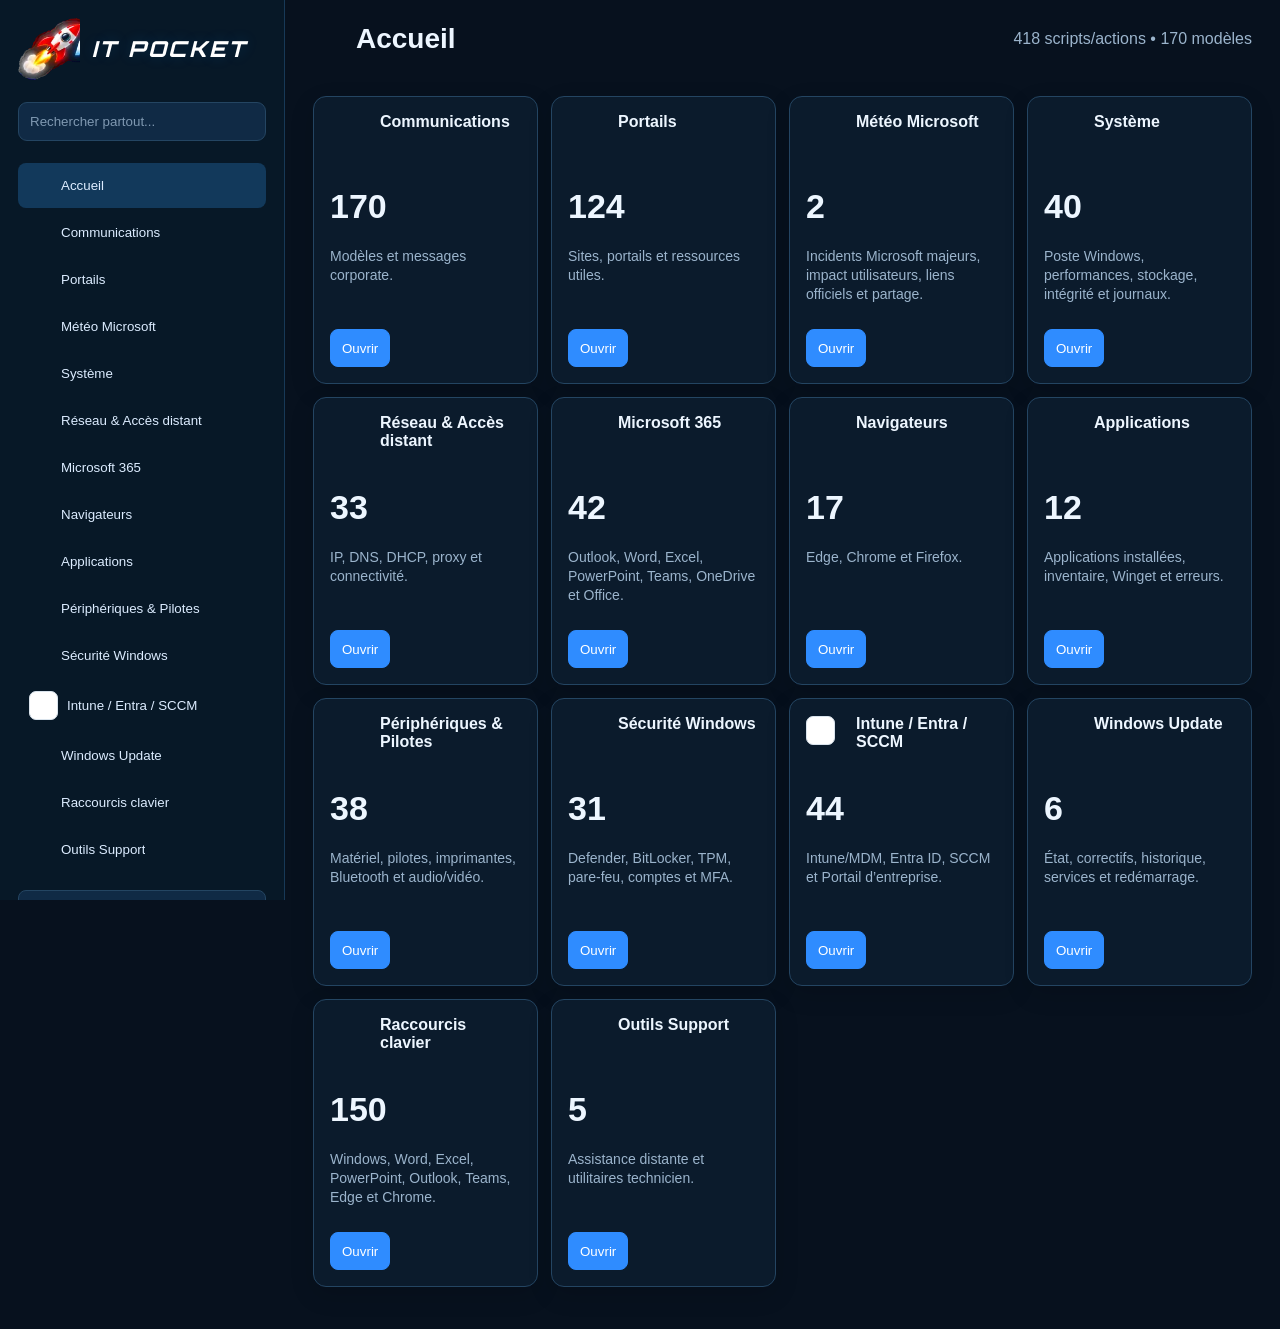
==== commit dc918578: "chore: refresh Communications v5.4 assets" ====
--- a/index.html
+++ b/index.html
@@ -1,5 +1,5 @@
 <!doctype html><html lang="fr"><head><meta charset="utf-8"><meta name="viewport" content="width=device-width,initial-scale=1">
-<title>IT Pocket</title><link rel="preconnect" href="https://fonts.googleapis.com"><link rel="preconnect" href="https://fonts.gstatic.com" crossorigin><link href="https://fonts.googleapis.com/css2?family=Orbitron:wght@700;800&display=swap" rel="stylesheet"><link rel="stylesheet" href="style.css?v=20260925-weather-comm-v5-1"><style>.details{margin-top:10px;border:1px solid var(--line);border-radius:9px;overflow:hidden}.details summary{cursor:pointer;padding:9px 10px;background:var(--panel2);font-size:12px;font-weight:600}.details .code{margin:0;border-radius:0;max-height:360px}.scriptfull{max-height:360px}.btn.outlook{background:#0f6cbd;border-color:#0f6cbd;color:white}</style></head>
+<title>IT Pocket</title><link rel="preconnect" href="https://fonts.googleapis.com"><link rel="preconnect" href="https://fonts.gstatic.com" crossorigin><link href="https://fonts.googleapis.com/css2?family=Orbitron:wght@700;800&display=swap" rel="stylesheet"><link rel="stylesheet" href="style.css?v=20260925-communications-v5-4"><style>.details{margin-top:10px;border:1px solid var(--line);border-radius:9px;overflow:hidden}.details summary{cursor:pointer;padding:9px 10px;background:var(--panel2);font-size:12px;font-weight:600}.details .code{margin:0;border-radius:0;max-height:360px}.scriptfull{max-height:360px}.btn.outlook{background:#0f6cbd;border-color:#0f6cbd;color:white}</style></head>
 <body><div id="app">
 <aside><div class="brand"><img class="rocketLogo" src="[data-uri]" alt="Fusée IT Pocket"><div class="brandText"><h1>IT POCKET</h1></div></div>
 <input id="search" placeholder="Rechercher partout…">
@@ -7,4 +7,4 @@
 <main><header><div><h2 id="title">Accueil</h2></div><div class="stats" id="stats"></div></header>
 <div id="tabs" class="tabs"></div><section id="content"></section></main>
 </div><div id="toast"></div><button id="scrollTopBtn" class="scrollTopBtn" onclick="scrollToTopPocket()" aria-label="Remonter en haut">↑</button>
-<script src="data.js?v=20260924-0910-i18n-ticket"></script><script src="app.js?v=20260925-comm-fix-v5-2"></script></body></html>+<script src="data.js?v=20260924-0910-i18n-ticket"></script><script src="app.js?v=20260925-communications-v5-4"></script></body></html>
--- a/style.css
+++ b/style.css
@@ -1411,3 +1411,113 @@
   .msw-grid,.msw-sources,.itp-communications-grid{grid-template-columns:1fr}
 }
 /* === /IT Pocket Microsoft Weather + stable Communications v5.1 === */
+
+
+/* === IT Pocket Communications + editor readability v5.4 === */
+
+/* Form fields: always readable in both themes */
+input,textarea,select{
+  color:var(--text) !important;
+  background:var(--panel2) !important;
+  border-color:var(--line) !important;
+  caret-color:var(--text);
+}
+input::placeholder,textarea::placeholder{color:var(--muted);opacity:.8}
+body.light input,
+body.light textarea,
+body.light select{
+  color:#14283c !important;
+  background:#f7fbff !important;
+  border-color:#b9cddd !important;
+}
+body.light input:focus,
+body.light textarea:focus,
+body.light select:focus{
+  outline:2px solid rgba(47,140,255,.22);
+  border-color:#2f8cff !important;
+}
+.editor{
+  gap:16px;
+}
+.editor .meta{
+  color:var(--muted);
+  font-size:14px;
+  margin-bottom:7px;
+}
+.editor input,
+.editor textarea{
+  font-size:15px;
+  line-height:1.5;
+}
+.editor textarea{
+  min-height:360px;
+  resize:vertical;
+}
+body.light .editor input,
+body.light .editor textarea{
+  box-shadow:inset 0 0 0 1px rgba(15,49,82,.03);
+}
+
+/* Compact Communications cards */
+.itp-template-compact{
+  min-width:0;
+  align-self:start;
+}
+.itp-template-head{
+  display:flex;
+  align-items:flex-start;
+  gap:12px;
+}
+.itp-template-head-copy{
+  min-width:0;
+  flex:1;
+}
+.itp-template-head-copy h3{
+  margin:1px 0 5px;
+  line-height:1.3;
+}
+.itp-template-head .itp-icon-card,
+.itp-template-head .itp-official-icon,
+.itp-template-head .itp-product-icon{
+  flex:0 0 auto;
+}
+.itp-template-actions-compact{
+  margin-top:13px;
+}
+.itp-comm-detail{
+  display:none;
+  margin-top:14px;
+  padding-top:14px;
+  border-top:1px solid var(--line);
+}
+.itp-comm-detail.open{
+  display:block;
+}
+.itp-comm-detail .template-subject{
+  margin-top:0;
+  margin-bottom:12px;
+}
+.itp-template-plain{
+  white-space:pre-wrap;
+  overflow-wrap:anywhere;
+  word-break:break-word;
+}
+.itp-template-compact .itp-template-body{
+  margin-top:0;
+}
+.itp-communications-grid{
+  align-items:start;
+}
+
+@media(max-width:800px){
+  .editor textarea{min-height:420px}
+  .itp-template-actions-compact{
+    display:flex;
+    flex-wrap:wrap;
+    gap:8px;
+  }
+  .itp-template-head{
+    gap:10px;
+  }
+}
+/* === /IT Pocket Communications + editor readability v5.4 === */
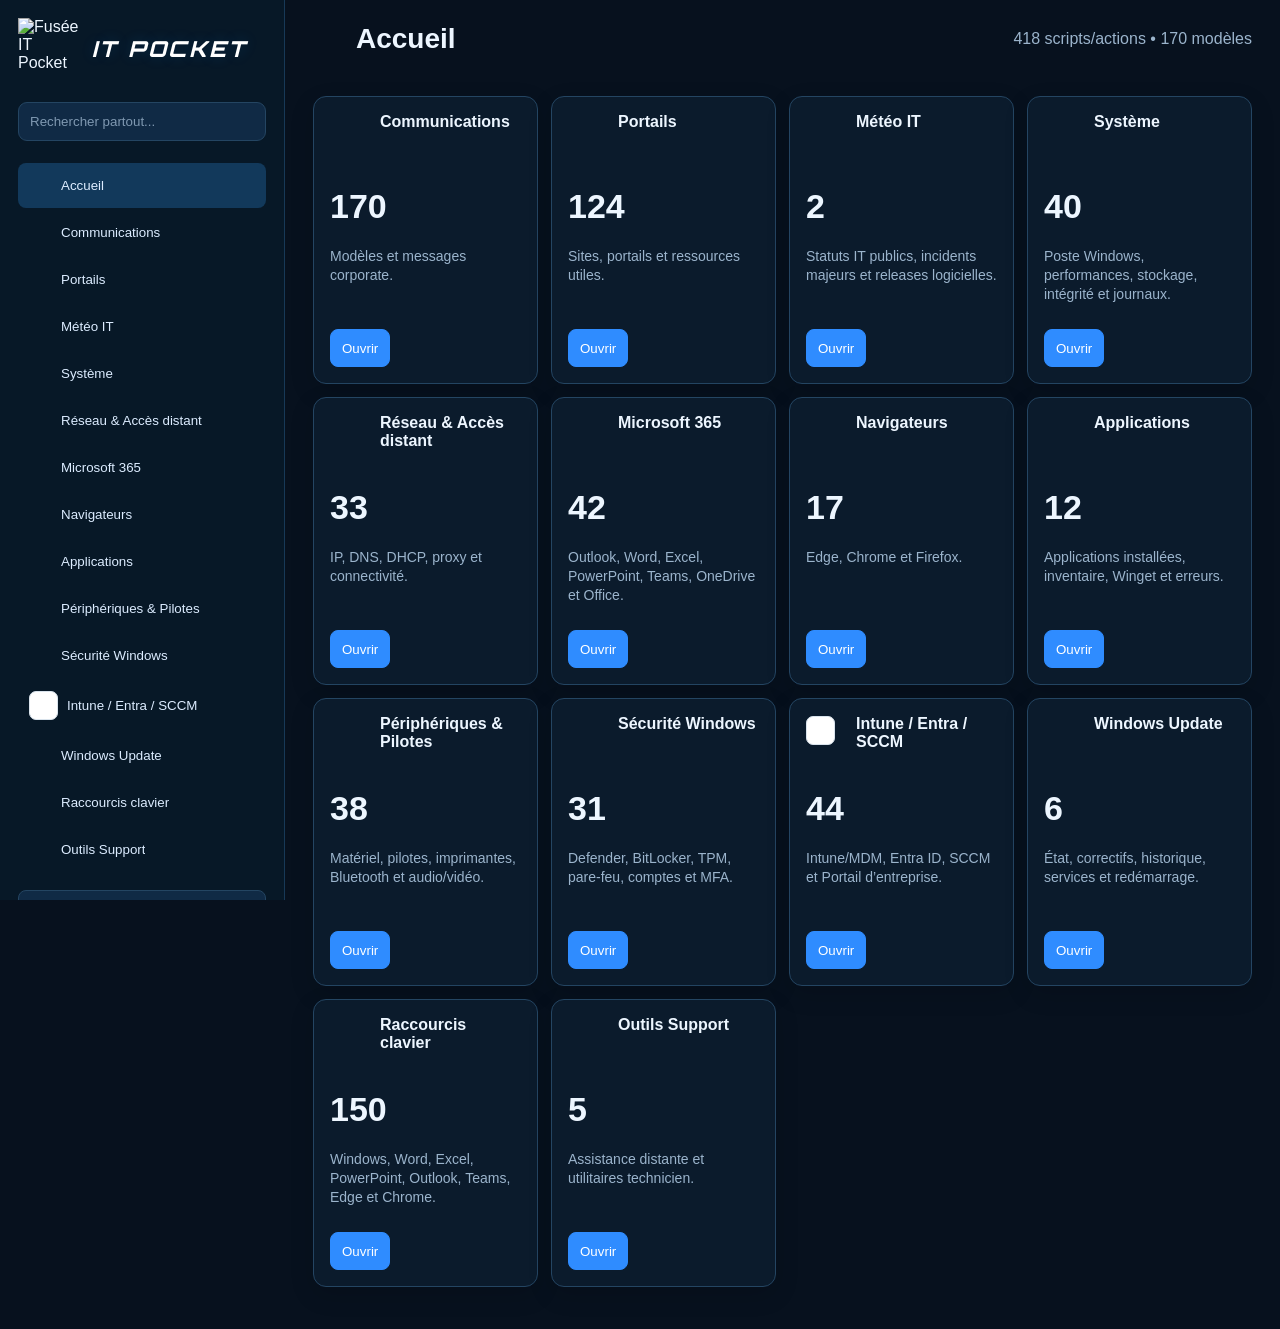
==== commit 384e7e8e: "Fix IT Pocket weather cache and keep rocket asset external" ====
--- a/index.html
+++ b/index.html
@@ -1,10 +1,10 @@
 <!doctype html><html lang="fr"><head><meta charset="utf-8"><meta name="viewport" content="width=device-width,initial-scale=1">
-<title>IT Pocket</title><link rel="preconnect" href="https://fonts.googleapis.com"><link rel="preconnect" href="https://fonts.gstatic.com" crossorigin><link href="https://fonts.googleapis.com/css2?family=Orbitron:wght@700;800&display=swap" rel="stylesheet"><link rel="stylesheet" href="style.css?v=20260925-communications-v5-4"><style>.details{margin-top:10px;border:1px solid var(--line);border-radius:9px;overflow:hidden}.details summary{cursor:pointer;padding:9px 10px;background:var(--panel2);font-size:12px;font-weight:600}.details .code{margin:0;border-radius:0;max-height:360px}.scriptfull{max-height:360px}.btn.outlook{background:#0f6cbd;border-color:#0f6cbd;color:white}</style></head>
+<title>IT Pocket</title><link rel="preconnect" href="https://fonts.googleapis.com"><link rel="preconnect" href="https://fonts.gstatic.com" crossorigin><link href="https://fonts.googleapis.com/css2?family=Orbitron:wght@700;800&display=swap" rel="stylesheet"><link rel="stylesheet" href="style.css?v=20260925-it-weather-v6-0"><style>.details{margin-top:10px;border:1px solid var(--line);border-radius:9px;overflow:hidden}.details summary{cursor:pointer;padding:9px 10px;background:var(--panel2);font-size:12px;font-weight:600}.details .code{margin:0;border-radius:0;max-height:360px}.scriptfull{max-height:360px}.btn.outlook{background:#0f6cbd;border-color:#0f6cbd;color:white}</style></head>
 <body><div id="app">
-<aside><div class="brand"><img class="rocketLogo" src="[data-uri]" alt="Fusée IT Pocket"><div class="brandText"><h1>IT POCKET</h1></div></div>
+<aside><div class="brand"><img class="rocketLogo" src="assets/it-pocket-rocket.jpg" alt="Fusée IT Pocket"><div class="brandText"><h1>IT POCKET</h1></div></div>
 <input id="search" placeholder="Rechercher partout…">
 <nav id="nav"></nav><div class="asideBottom"><button id="theme">☀/☾ Thème</button><button id="lang">FR / EN</button></div></aside>
 <main><header><div><h2 id="title">Accueil</h2></div><div class="stats" id="stats"></div></header>
 <div id="tabs" class="tabs"></div><section id="content"></section></main>
 </div><div id="toast"></div><button id="scrollTopBtn" class="scrollTopBtn" onclick="scrollToTopPocket()" aria-label="Remonter en haut">↑</button>
-<script src="data.js?v=20260924-0910-i18n-ticket"></script><script src="app.js?v=20260925-communications-v5-4"></script></body></html>+<script src="data.js?v=20260924-0910-i18n-ticket"></script><script src="app.js?v=20260925-it-weather-v6-0"></script></body></html>
--- a/style.css
+++ b/style.css
@@ -1521,3 +1521,36 @@
   }
 }
 /* === /IT Pocket Communications + editor readability v5.4 === */
+
+
+/* === IT Pocket Public IT Weather v6.0 === */
+.msw-brand-row{display:flex;align-items:flex-start;gap:12px}
+.msw-brand-row>.itp-brand-wrap,.msw-brand-row>.itp-official-icon,.msw-brand-row>.itp-product-icon{
+ width:34px!important;height:34px!important;flex:0 0 34px!important
+}
+.msw-brand-copy{min-width:0;flex:1}
+.msw-brand-copy h3{margin:0 0 4px}
+.msw-service-status{display:flex;align-items:center;gap:7px;margin-top:5px}
+.msw-dot{
+ width:10px;height:10px;border-radius:50%;display:inline-block;flex:0 0 auto;
+ box-shadow:0 0 0 3px rgba(128,128,128,.10),0 0 9px rgba(128,128,128,.35)
+}
+.msw-dot.operational{background:#29b36a;box-shadow:0 0 0 3px rgba(41,179,106,.12),0 0 11px rgba(41,179,106,.85)}
+.msw-dot.mitigated{background:#e7a73f;box-shadow:0 0 0 3px rgba(231,167,63,.12),0 0 11px rgba(231,167,63,.85)}
+.msw-dot.active{background:#e34a54;box-shadow:0 0 0 3px rgba(227,74,84,.12),0 0 11px rgba(227,74,84,.9)}
+.msw-dot.info{background:#2f8cff;box-shadow:0 0 0 3px rgba(47,140,255,.12),0 0 10px rgba(47,140,255,.72)}
+.msw-dot.loading{background:#8394a7}
+.msw-status.info{color:#65a9ff}.msw-status.loading{color:var(--muted)}
+.msw-summary-leds{display:flex;gap:9px;flex-wrap:wrap;margin:11px 0 7px}
+.msw-summary-leds span{display:inline-flex;align-items:center;gap:6px;border:1px solid var(--line);background:var(--panel2);padding:7px 9px;border-radius:999px;font-size:11px;font-weight:800}
+.msw-public-grid,.msw-release-grid{grid-template-columns:repeat(2,minmax(0,1fr))}
+.msw-service-card,.msw-release-card{min-height:0}
+.msw-release-lines{margin:12px 0;color:var(--muted);line-height:1.55;font-size:13px}
+.msw-release-lines b{color:var(--text)}
+.msw-release-strip{display:flex;gap:8px;overflow:auto;padding:1px 0 9px;scrollbar-width:none}
+.msw-release-strip::-webkit-scrollbar{display:none}
+.msw-release-strip span{white-space:nowrap;border:1px solid var(--line);background:var(--panel2);border-radius:999px;padding:7px 10px;font-size:11px;font-weight:800}
+@media(max-width:800px){
+ .msw-public-grid,.msw-release-grid{grid-template-columns:1fr}
+}
+/* === /IT Pocket Public IT Weather v6.0 === */
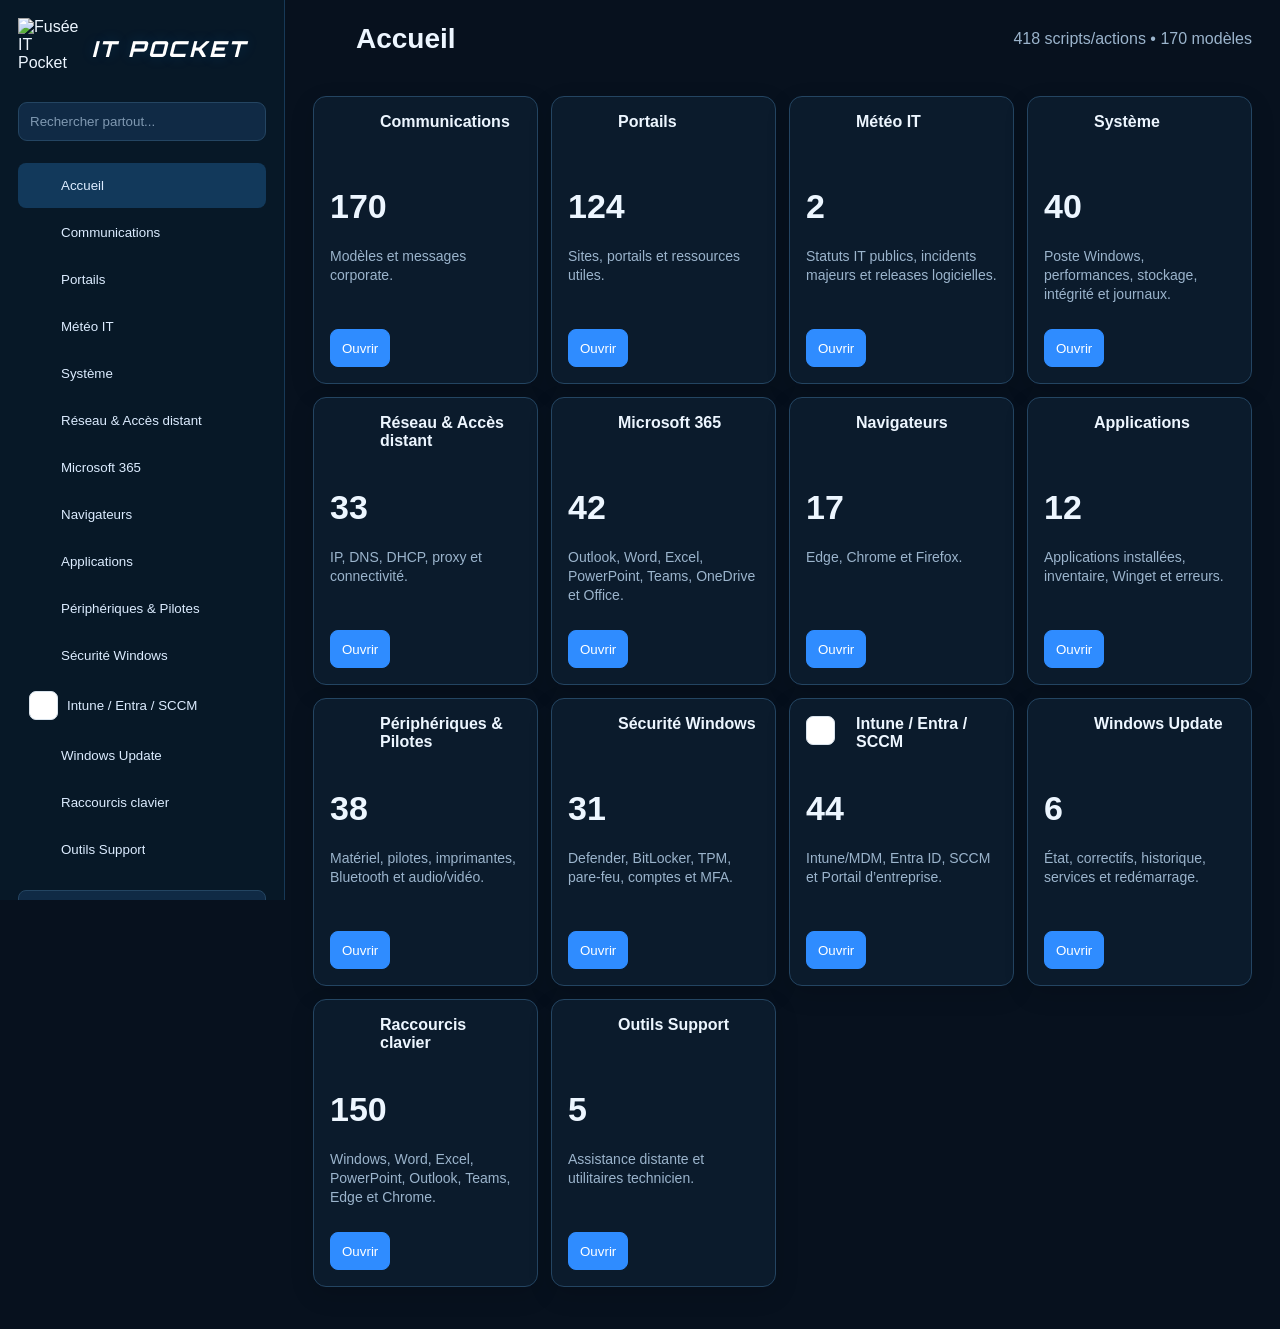
==== commit 4bcc7898: "Bust cache for IT weather preview v6.1" ====
--- a/index.html
+++ b/index.html
@@ -1,5 +1,5 @@
 <!doctype html><html lang="fr"><head><meta charset="utf-8"><meta name="viewport" content="width=device-width,initial-scale=1">
-<title>IT Pocket</title><link rel="preconnect" href="https://fonts.googleapis.com"><link rel="preconnect" href="https://fonts.gstatic.com" crossorigin><link href="https://fonts.googleapis.com/css2?family=Orbitron:wght@700;800&display=swap" rel="stylesheet"><link rel="stylesheet" href="style.css?v=20260925-it-weather-v6-0"><style>.details{margin-top:10px;border:1px solid var(--line);border-radius:9px;overflow:hidden}.details summary{cursor:pointer;padding:9px 10px;background:var(--panel2);font-size:12px;font-weight:600}.details .code{margin:0;border-radius:0;max-height:360px}.scriptfull{max-height:360px}.btn.outlook{background:#0f6cbd;border-color:#0f6cbd;color:white}</style></head>
+<title>IT Pocket</title><link rel="preconnect" href="https://fonts.googleapis.com"><link rel="preconnect" href="https://fonts.gstatic.com" crossorigin><link href="https://fonts.googleapis.com/css2?family=Orbitron:wght@700;800&display=swap" rel="stylesheet"><link rel="stylesheet" href="style.css?v=20260925-it-weather-v6-1"><style>.details{margin-top:10px;border:1px solid var(--line);border-radius:9px;overflow:hidden}.details summary{cursor:pointer;padding:9px 10px;background:var(--panel2);font-size:12px;font-weight:600}.details .code{margin:0;border-radius:0;max-height:360px}.scriptfull{max-height:360px}.btn.outlook{background:#0f6cbd;border-color:#0f6cbd;color:white}</style></head>
 <body><div id="app">
 <aside><div class="brand"><img class="rocketLogo" src="assets/it-pocket-rocket.jpg" alt="Fusée IT Pocket"><div class="brandText"><h1>IT POCKET</h1></div></div>
 <input id="search" placeholder="Rechercher partout…">
@@ -7,4 +7,4 @@
 <main><header><div><h2 id="title">Accueil</h2></div><div class="stats" id="stats"></div></header>
 <div id="tabs" class="tabs"></div><section id="content"></section></main>
 </div><div id="toast"></div><button id="scrollTopBtn" class="scrollTopBtn" onclick="scrollToTopPocket()" aria-label="Remonter en haut">↑</button>
-<script src="data.js?v=20260924-0910-i18n-ticket"></script><script src="app.js?v=20260925-it-weather-v6-0"></script></body></html>+<script src="data.js?v=20260924-0910-i18n-ticket"></script><script src="app.js?v=20260925-it-weather-v6-1"></script></body></html>
--- a/style.css
+++ b/style.css
@@ -1554,3 +1554,26 @@
  .msw-public-grid,.msw-release-grid{grid-template-columns:1fr}
 }
 /* === /IT Pocket Public IT Weather v6.0 === */
+
+/* === IT Pocket Weather richer previews v6.1 === */
+.msw-service-products{margin:10px 0 6px;font-weight:650}
+.msw-status-preview{
+ margin:8px 0 10px;padding:9px 10px;border:1px solid var(--line);border-radius:10px;
+ background:var(--panel2);color:var(--muted);font-size:12px;line-height:1.45
+}
+.msw-preview-grid{
+ display:grid;grid-template-columns:repeat(2,minmax(0,1fr));gap:8px;margin:12px 0
+}
+.msw-preview-grid.compact{margin:10px 0}
+.msw-preview-grid>div{
+ min-width:0;padding:8px 9px;border:1px solid var(--line);border-radius:10px;background:var(--panel2)
+}
+.msw-preview-grid span{display:block;color:var(--muted);font-size:10px;text-transform:uppercase;letter-spacing:.04em;margin-bottom:3px}
+.msw-preview-grid b{display:block;color:var(--text);font-size:12px;line-height:1.35;overflow-wrap:anywhere}
+.msw-preview-text{
+ display:-webkit-box;-webkit-box-orient:vertical;-webkit-line-clamp:4;overflow:hidden;margin:9px 0 12px
+}
+@media(max-width:460px){
+ .msw-preview-grid{grid-template-columns:1fr}
+}
+/* === /IT Pocket Weather richer previews v6.1 === */
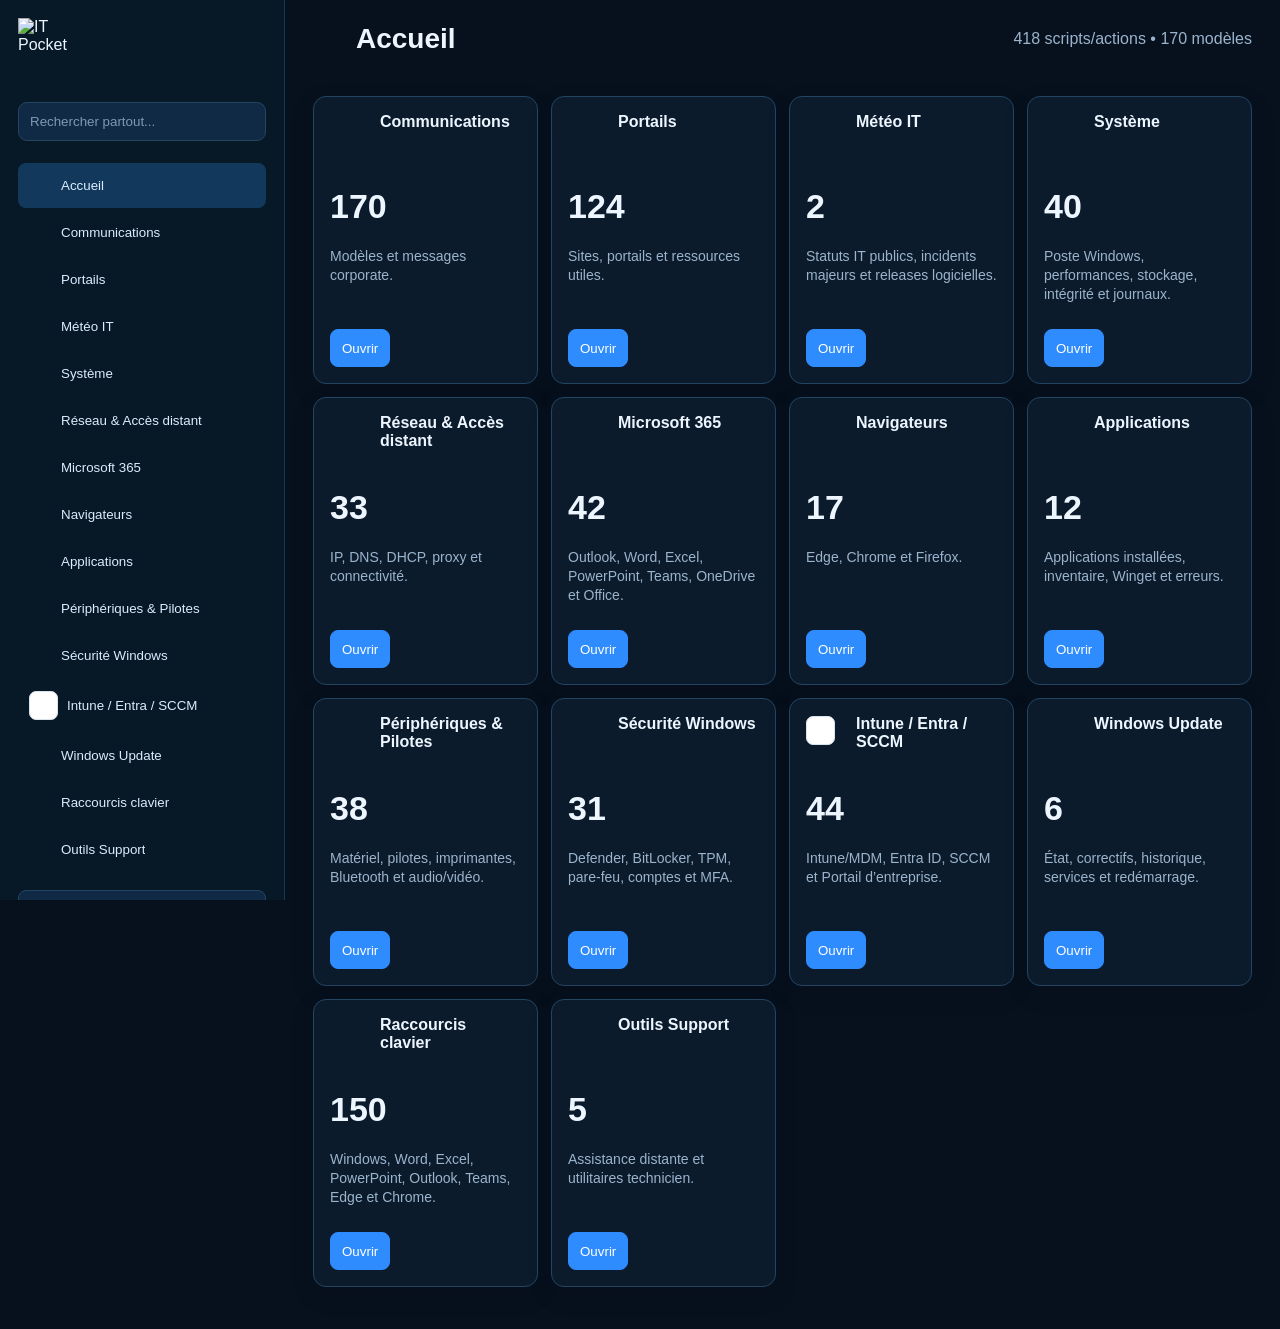
==== commit 3947e771: "UI: keep rocket-only branding and refresh assets" ====
--- a/index.html
+++ b/index.html
@@ -1,10 +1,10 @@
 <!doctype html><html lang="fr"><head><meta charset="utf-8"><meta name="viewport" content="width=device-width,initial-scale=1">
-<title>IT Pocket</title><link rel="preconnect" href="https://fonts.googleapis.com"><link rel="preconnect" href="https://fonts.gstatic.com" crossorigin><link href="https://fonts.googleapis.com/css2?family=Orbitron:wght@700;800&display=swap" rel="stylesheet"><link rel="stylesheet" href="style.css?v=20260925-it-weather-v6-1"><style>.details{margin-top:10px;border:1px solid var(--line);border-radius:9px;overflow:hidden}.details summary{cursor:pointer;padding:9px 10px;background:var(--panel2);font-size:12px;font-weight:600}.details .code{margin:0;border-radius:0;max-height:360px}.scriptfull{max-height:360px}.btn.outlook{background:#0f6cbd;border-color:#0f6cbd;color:white}</style></head>
+<title>IT Pocket</title><link rel="preconnect" href="https://fonts.googleapis.com"><link rel="preconnect" href="https://fonts.gstatic.com" crossorigin><link href="https://fonts.googleapis.com/css2?family=Orbitron:wght@700;800&display=swap" rel="stylesheet"><link rel="stylesheet" href="style.css?v=20260925-ui-v6-2"><style>.details{margin-top:10px;border:1px solid var(--line);border-radius:9px;overflow:hidden}.details summary{cursor:pointer;padding:9px 10px;background:var(--panel2);font-size:12px;font-weight:600}.details .code{margin:0;border-radius:0;max-height:360px}.scriptfull{max-height:360px}.btn.outlook{background:#0f6cbd;border-color:#0f6cbd;color:white}</style></head>
 <body><div id="app">
-<aside><div class="brand"><img class="rocketLogo" src="assets/it-pocket-rocket.jpg" alt="Fusée IT Pocket"><div class="brandText"><h1>IT POCKET</h1></div></div>
+<aside><div class="brand brand-rocket-only"><img class="rocketLogo" src="assets/it-pocket-rocket.jpg" alt="IT Pocket"></div>
 <input id="search" placeholder="Rechercher partout…">
 <nav id="nav"></nav><div class="asideBottom"><button id="theme">☀/☾ Thème</button><button id="lang">FR / EN</button></div></aside>
 <main><header><div><h2 id="title">Accueil</h2></div><div class="stats" id="stats"></div></header>
 <div id="tabs" class="tabs"></div><section id="content"></section></main>
 </div><div id="toast"></div><button id="scrollTopBtn" class="scrollTopBtn" onclick="scrollToTopPocket()" aria-label="Remonter en haut">↑</button>
-<script src="data.js?v=20260924-0910-i18n-ticket"></script><script src="app.js?v=20260925-it-weather-v6-1"></script></body></html>+<script src="data.js?v=20260924-0910-i18n-ticket"></script><script src="app.js?v=20260925-ui-v6-2"></script></body></html>
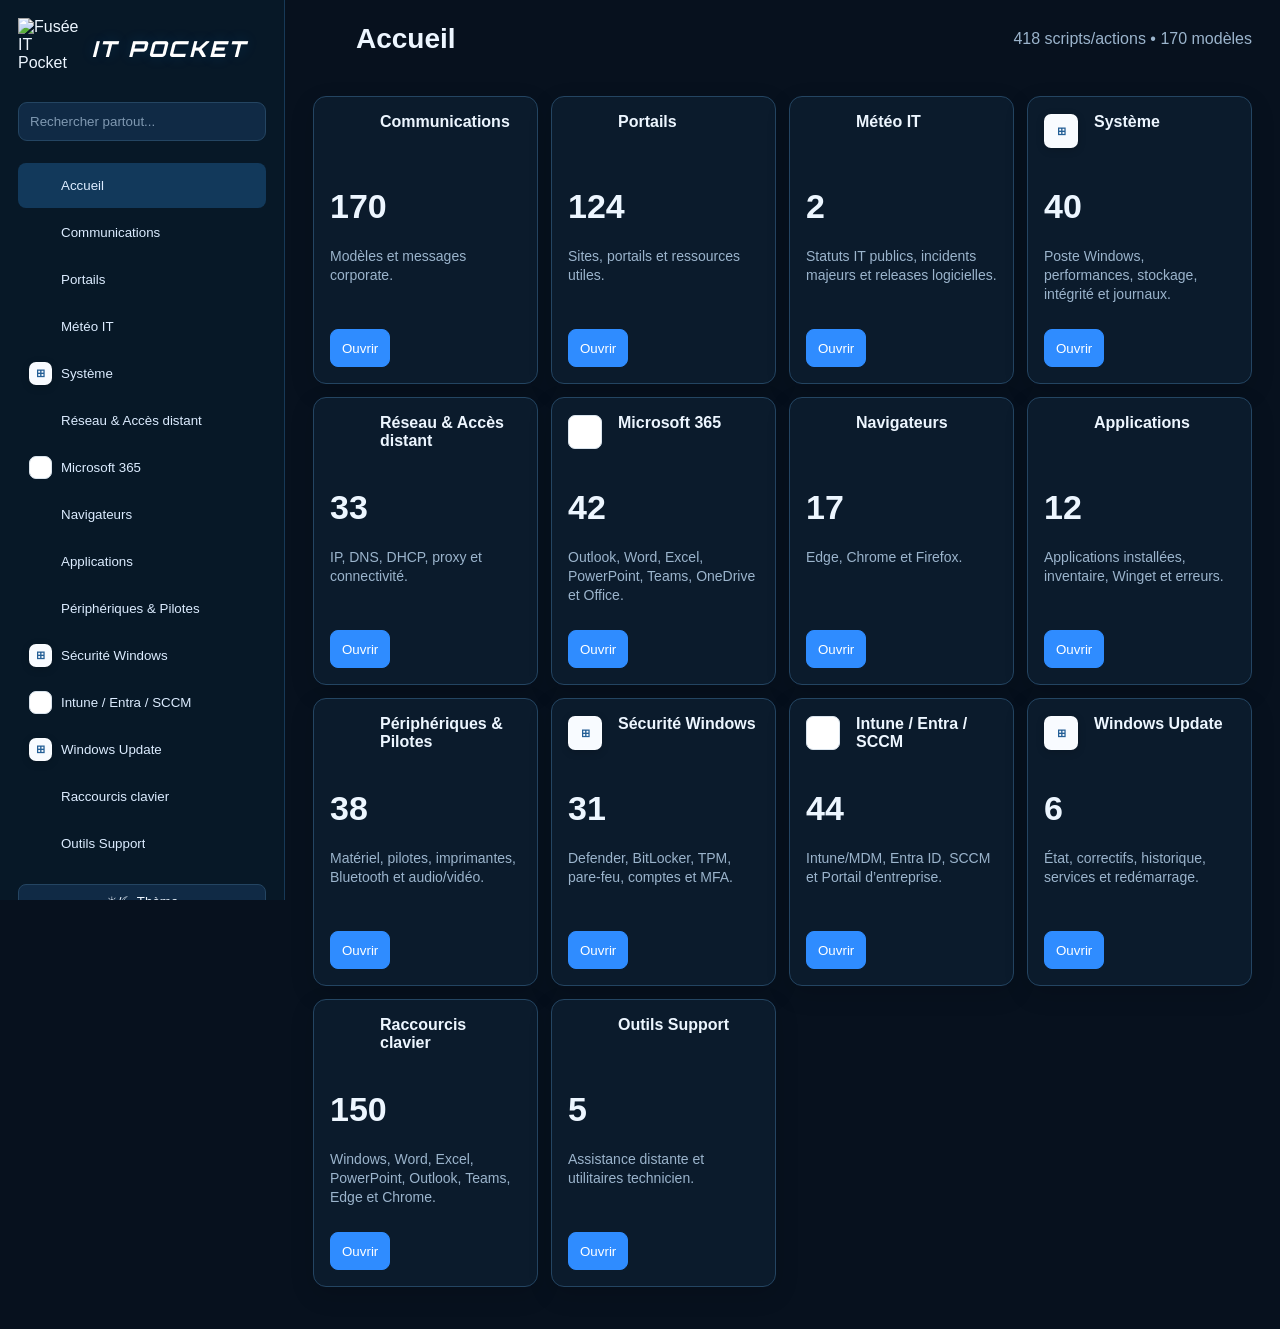
==== commit 0c7b5625: "UI: restore IT Pocket rocket and title" ====
--- a/index.html
+++ b/index.html
@@ -1,10 +1,10 @@
 <!doctype html><html lang="fr"><head><meta charset="utf-8"><meta name="viewport" content="width=device-width,initial-scale=1">
-<title>IT Pocket</title><link rel="preconnect" href="https://fonts.googleapis.com"><link rel="preconnect" href="https://fonts.gstatic.com" crossorigin><link href="https://fonts.googleapis.com/css2?family=Orbitron:wght@700;800&display=swap" rel="stylesheet"><link rel="stylesheet" href="style.css?v=20260925-ui-v6-2"><style>.details{margin-top:10px;border:1px solid var(--line);border-radius:9px;overflow:hidden}.details summary{cursor:pointer;padding:9px 10px;background:var(--panel2);font-size:12px;font-weight:600}.details .code{margin:0;border-radius:0;max-height:360px}.scriptfull{max-height:360px}.btn.outlook{background:#0f6cbd;border-color:#0f6cbd;color:white}</style></head>
+<title>IT Pocket</title><link rel="preconnect" href="https://fonts.googleapis.com"><link rel="preconnect" href="https://fonts.gstatic.com" crossorigin><link href="https://fonts.googleapis.com/css2?family=Orbitron:wght@700;800&display=swap" rel="stylesheet"><link rel="stylesheet" href="style.css?v=20260925-ui-v6-3"><style>.details{margin-top:10px;border:1px solid var(--line);border-radius:9px;overflow:hidden}.details summary{cursor:pointer;padding:9px 10px;background:var(--panel2);font-size:12px;font-weight:600}.details .code{margin:0;border-radius:0;max-height:360px}.scriptfull{max-height:360px}.btn.outlook{background:#0f6cbd;border-color:#0f6cbd;color:white}</style></head>
 <body><div id="app">
-<aside><div class="brand brand-rocket-only"><img class="rocketLogo" src="assets/it-pocket-rocket.jpg" alt="IT Pocket"></div>
+<aside><div class="brand"><img class="rocketLogo" src="assets/it-pocket-rocket.jpg" alt="Fusée IT Pocket"><div class="brandText"><h1>IT POCKET</h1></div></div>
 <input id="search" placeholder="Rechercher partout…">
 <nav id="nav"></nav><div class="asideBottom"><button id="theme">☀/☾ Thème</button><button id="lang">FR / EN</button></div></aside>
 <main><header><div><h2 id="title">Accueil</h2></div><div class="stats" id="stats"></div></header>
 <div id="tabs" class="tabs"></div><section id="content"></section></main>
 </div><div id="toast"></div><button id="scrollTopBtn" class="scrollTopBtn" onclick="scrollToTopPocket()" aria-label="Remonter en haut">↑</button>
-<script src="data.js?v=20260924-0910-i18n-ticket"></script><script src="app.js?v=20260925-ui-v6-2"></script></body></html>+<script src="data.js?v=20260924-0910-i18n-ticket"></script><script src="app.js?v=20260925-ui-v6-3"></script></body></html>
--- a/style.css
+++ b/style.css
@@ -1577,3 +1577,114 @@
  .msw-preview-grid{grid-template-columns:1fr}
 }
 /* === /IT Pocket Weather richer previews v6.1 === */
+
+
+/* === IT Pocket compact mobile + brand restore v6.2 === */
+/* Branding: only the rocket is shown. */
+.brand-rocket-only{
+  display:flex;
+  align-items:center;
+  width:max-content;
+  gap:0 !important;
+}
+.brand-rocket-only .rocketLogo{
+  width:58px;
+  height:58px;
+}
+.brand-rocket-only + #search{margin-top:14px}
+
+/* Brand/product logos keep their visual weight in nav, home and headers. */
+.itp-brand-wrap.itp-icon-home,
+.itp-product-icon.itp-icon-home{
+  width:34px !important;height:34px !important;flex:0 0 34px !important;
+}
+.itp-brand-wrap.itp-icon-header,
+.itp-product-icon.itp-icon-header{
+  width:31px !important;height:31px !important;flex:0 0 31px !important;
+}
+.itp-brand-wrap.itp-icon-nav,
+.itp-product-icon.itp-icon-nav{
+  width:23px !important;height:23px !important;flex:0 0 23px !important;
+}
+.itp-brand-wrap.itp-icon-home{padding:3px}
+.itp-brand-wrap.itp-icon-home .itp-brand-logo{width:27px;height:27px}
+.itp-brand-wrap.itp-icon-header .itp-brand-logo{width:24px;height:24px}
+.itp-brand-wrap.itp-icon-nav .itp-brand-logo{width:18px;height:18px}
+.itp-product-icon.itp-icon-home img{width:32px;height:32px}
+.itp-product-icon.itp-icon-header img{width:29px;height:29px}
+.itp-product-icon.itp-icon-nav img{width:22px;height:22px}
+
+/* Mobile home: same width / two columns, but shorter and denser cards. */
+@media(max-width:800px){
+  .brand-rocket-only .rocketLogo{width:50px;height:50px}
+
+  .all-menu-home{
+    grid-template-columns:repeat(2,minmax(0,1fr)) !important;
+    gap:12px !important;
+    align-items:stretch !important;
+  }
+  .all-menu-home .itp-home-card{
+    grid-template-rows:56px 42px minmax(66px,1fr) 36px !important;
+    min-height:226px !important;
+    height:100% !important;
+    padding:12px !important;
+    border-radius:12px;
+  }
+  .all-menu-home .itp-home-heading{
+    grid-template-columns:30px minmax(0,1fr) !important;
+    height:56px !important;
+    min-height:56px !important;
+    gap:8px !important;
+    align-items:start !important;
+  }
+  .all-menu-home .itp-home-heading .itp-icon-home,
+  .all-menu-home .itp-home-heading .itp-official-icon.itp-icon-home,
+  .all-menu-home .itp-home-heading .itp-product-icon.itp-icon-home,
+  .all-menu-home .itp-home-heading .itp-brand-wrap.itp-icon-home{
+    width:28px !important;height:28px !important;flex:0 0 28px !important;
+  }
+  .all-menu-home .itp-home-heading .itp-brand-wrap.itp-icon-home{padding:2px}
+  .all-menu-home .itp-home-heading .itp-brand-wrap.itp-icon-home .itp-brand-logo{
+    width:23px;height:23px;
+  }
+  .all-menu-home .itp-home-heading .itp-product-icon.itp-icon-home img{
+    width:27px;height:27px;
+  }
+  .all-menu-home .itp-home-heading h3{
+    font-size:13.5px !important;
+    line-height:1.15 !important;
+    margin:0 !important;
+    overflow-wrap:anywhere !important;
+  }
+  .all-menu-home .big-number{
+    font-size:26px !important;
+    line-height:1 !important;
+    padding-top:2px !important;
+  }
+  .all-menu-home .itp-home-card .desc{
+    font-size:11.5px !important;
+    line-height:1.3 !important;
+    padding:5px 0 7px !important;
+    -webkit-line-clamp:4 !important;
+  }
+  .all-menu-home .itp-home-card > .btn{
+    min-width:70px !important;
+    min-height:34px !important;
+    padding:7px 11px !important;
+    font-size:12px !important;
+    border-radius:8px;
+  }
+}
+@media(max-width:390px){
+  .all-menu-home .itp-home-card{
+    grid-template-rows:58px 40px minmax(66px,1fr) 34px !important;
+    min-height:224px !important;
+    padding:11px !important;
+  }
+  .all-menu-home .itp-home-heading{height:58px !important;min-height:58px !important}
+  .all-menu-home .itp-home-heading h3{font-size:13px !important}
+  .all-menu-home .big-number{font-size:25px !important}
+  .all-menu-home .itp-home-card .desc{font-size:11px !important}
+  .all-menu-home .itp-home-card > .btn{min-height:32px !important;padding:6px 10px !important}
+}
+/* === /IT Pocket compact mobile + brand restore v6.2 === */
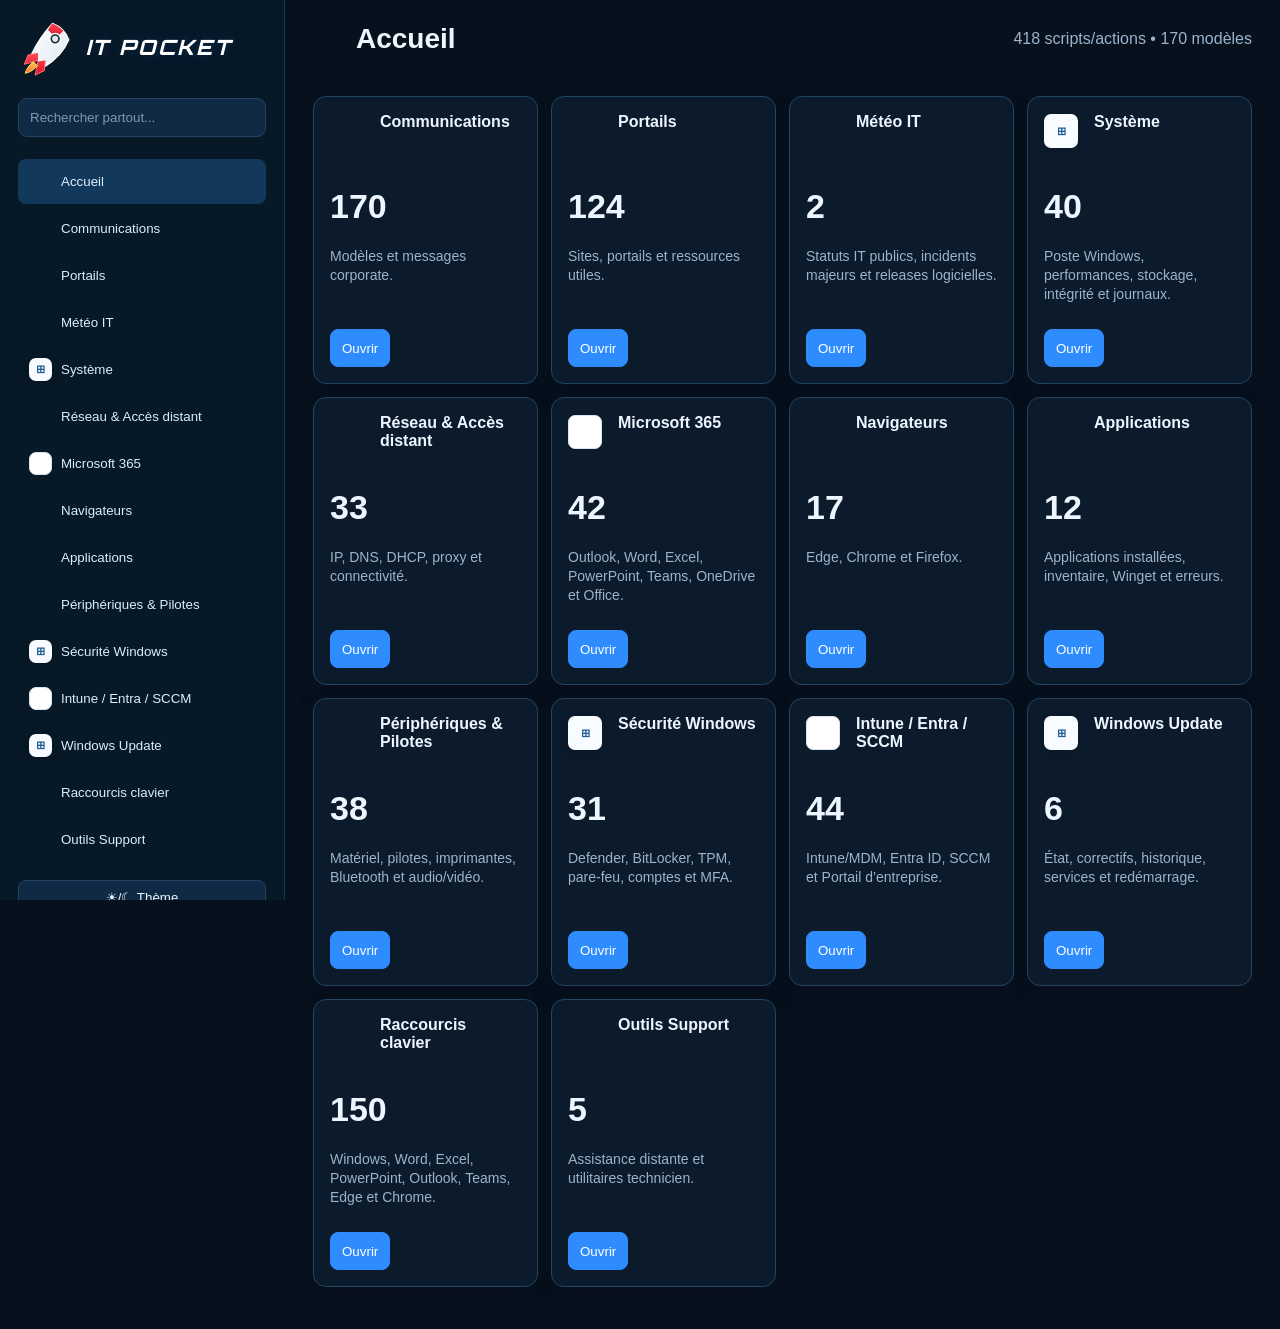
==== commit e377a925: "Prod v6.4: deploy approved rocket branding" ====
--- a/index.html
+++ b/index.html
@@ -1,10 +1,17 @@
 <!doctype html><html lang="fr"><head><meta charset="utf-8"><meta name="viewport" content="width=device-width,initial-scale=1">
-<title>IT Pocket</title><link rel="preconnect" href="https://fonts.googleapis.com"><link rel="preconnect" href="https://fonts.gstatic.com" crossorigin><link href="https://fonts.googleapis.com/css2?family=Orbitron:wght@700;800&display=swap" rel="stylesheet"><link rel="stylesheet" href="style.css?v=20260925-ui-v6-3"><style>.details{margin-top:10px;border:1px solid var(--line);border-radius:9px;overflow:hidden}.details summary{cursor:pointer;padding:9px 10px;background:var(--panel2);font-size:12px;font-weight:600}.details .code{margin:0;border-radius:0;max-height:360px}.scriptfull{max-height:360px}.btn.outlook{background:#0f6cbd;border-color:#0f6cbd;color:white}</style></head>
+<title>IT Pocket</title><link rel="preconnect" href="https://fonts.googleapis.com"><link rel="preconnect" href="https://fonts.gstatic.com" crossorigin><link href="https://fonts.googleapis.com/css2?family=Orbitron:wght@700;800&display=swap" rel="stylesheet"><link rel="stylesheet" href="style.css?v=20260926-ui-v6-4"><style>.details{margin-top:10px;border:1px solid var(--line);border-radius:9px;overflow:hidden}.details summary{cursor:pointer;padding:9px 10px;background:var(--panel2);font-size:12px;font-weight:600}.details .code{margin:0;border-radius:0;max-height:360px}.scriptfull{max-height:360px}.btn.outlook{background:#0f6cbd;border-color:#0f6cbd;color:white}</style></head>
 <body><div id="app">
-<aside><div class="brand"><img class="rocketLogo" src="assets/it-pocket-rocket.jpg" alt="Fusée IT Pocket"><div class="brandText"><h1>IT POCKET</h1></div></div>
+<aside><div class="brand"><svg class="rocketLogo itp-rocket-svg" viewBox="0 0 64 64" role="img" aria-label="Fusée IT Pocket">
+<defs><linearGradient id="itp-rwhite" x1="0" y1="0" x2="1" y2="1"><stop offset="0" stop-color="#ffffff"/><stop offset="1" stop-color="#dfe8ef"/></linearGradient><linearGradient id="itp-rred" x1="0" y1="0" x2="0" y2="1"><stop offset="0" stop-color="#ff4453"/><stop offset="1" stop-color="#d7192d"/></linearGradient><linearGradient id="itp-rflame" x1="0" y1="0" x2="0" y2="1"><stop offset="0" stop-color="#ffd45a"/><stop offset="1" stop-color="#ff6a2a"/></linearGradient></defs>
+<path d="M38 6c8 3 15 10 18 18-5 12-14 22-27 30L15 40C21 27 29 16 38 6Z" fill="url(#itp-rwhite)" stroke="#ffffff" stroke-width="1.5"/>
+<path d="M38 6c5 2 9 5 12 8l-8 8-9-9c2-3 3-5 5-7Z" fill="url(#itp-rred)"/>
+<circle cx="41" cy="23" r="6" fill="#172535" stroke="#ffffff" stroke-width="1.7"/><circle cx="41" cy="23" r="3.4" fill="#dce8ef"/>
+<path d="M22 39 11 41 7 51l15-4M30 47l-1 11-10 5 3-15" fill="url(#itp-rred)" stroke="#ff6370" stroke-width="1.2" stroke-linejoin="round"/>
+<path d="M17 48c-5 4-8 9-9 13 5-1 10-4 14-9" fill="url(#itp-rflame)" stroke="#ffd45a" stroke-width="1.1"/>
+</svg><div class="brandText"><h1>IT POCKET</h1></div></div>
 <input id="search" placeholder="Rechercher partout…">
 <nav id="nav"></nav><div class="asideBottom"><button id="theme">☀/☾ Thème</button><button id="lang">FR / EN</button></div></aside>
 <main><header><div><h2 id="title">Accueil</h2></div><div class="stats" id="stats"></div></header>
 <div id="tabs" class="tabs"></div><section id="content"></section></main>
 </div><div id="toast"></div><button id="scrollTopBtn" class="scrollTopBtn" onclick="scrollToTopPocket()" aria-label="Remonter en haut">↑</button>
-<script src="data.js?v=20260924-0910-i18n-ticket"></script><script src="app.js?v=20260925-ui-v6-3"></script></body></html>+<script src="data.js?v=20260924-0910-i18n-ticket"></script><script src="app.js?v=20260926-ui-v6-4"></script></body></html>
--- a/style.css
+++ b/style.css
@@ -1688,3 +1688,106 @@
   .all-menu-home .itp-home-card > .btn{min-height:32px !important;padding:6px 10px !important}
 }
 /* === /IT Pocket compact mobile + brand restore v6.2 === */
+
+
+/* === IT Pocket communications icons + brand header v6.3 === */
+/* Restore the complete IT Pocket header: rocket + title. */
+.brand{
+  display:flex !important;
+  align-items:center !important;
+  gap:10px !important;
+  width:auto !important;
+}
+.brand .rocketLogo{
+  width:58px !important;
+  height:58px !important;
+  object-fit:contain;
+  flex:0 0 58px;
+}
+.brand .brandText{
+  display:block !important;
+  min-width:0;
+}
+.brand .brandText h1{
+  display:block !important;
+  margin:0 !important;
+  font-family:"Orbitron","Segoe UI Variable Display","Aptos Display","Segoe UI",sans-serif !important;
+  font-size:21px !important;
+  font-weight:800 !important;
+  letter-spacing:.10em !important;
+  line-height:1 !important;
+  text-transform:uppercase !important;
+  font-style:italic !important;
+  color:var(--text) !important;
+  white-space:nowrap;
+}
+
+/* Communications: visible, consistent icons on cards, filters and actions. */
+.itp-template-head{
+  display:flex !important;
+  align-items:flex-start !important;
+  gap:10px !important;
+}
+.itp-template-head > .itp-official-icon,
+.itp-template-head > .itp-product-icon,
+.itp-template-head > .itp-brand-wrap{
+  width:28px !important;
+  height:28px !important;
+  flex:0 0 28px !important;
+}
+.itp-template-head > .itp-product-icon img{
+  width:27px !important;
+  height:27px !important;
+}
+.itp-template-head > .itp-brand-wrap{
+  padding:2px !important;
+}
+.itp-template-head > .itp-brand-wrap .itp-brand-logo{
+  width:23px !important;
+  height:23px !important;
+}
+.itp-icon-btn,
+.itp-comm-filters .btn{
+  display:inline-flex !important;
+  align-items:center !important;
+  gap:7px !important;
+}
+.itp-icon-btn .itp-official-icon,
+.itp-icon-btn .itp-product-icon,
+.itp-icon-btn .itp-brand-wrap,
+.itp-comm-filters .itp-official-icon,
+.itp-comm-filters .itp-product-icon,
+.itp-comm-filters .itp-brand-wrap{
+  width:18px !important;
+  height:18px !important;
+  flex:0 0 18px !important;
+}
+.itp-icon-btn .itp-product-icon img,
+.itp-comm-filters .itp-product-icon img{
+  width:18px !important;
+  height:18px !important;
+}
+.itp-icon-btn .itp-brand-wrap,
+.itp-comm-filters .itp-brand-wrap{
+  padding:1px !important;
+  border-radius:5px;
+}
+.itp-icon-btn .itp-brand-wrap .itp-brand-logo,
+.itp-comm-filters .itp-brand-wrap .itp-brand-logo{
+  width:15px !important;
+  height:15px !important;
+}
+
+@media(max-width:800px){
+  .brand{gap:9px !important}
+  .brand .rocketLogo{
+    width:48px !important;
+    height:48px !important;
+    flex-basis:48px !important;
+  }
+  .brand .brandText h1{
+    font-size:18px !important;
+    letter-spacing:.09em !important;
+  }
+}
+/* === /IT Pocket communications icons + brand header v6.3 === */
